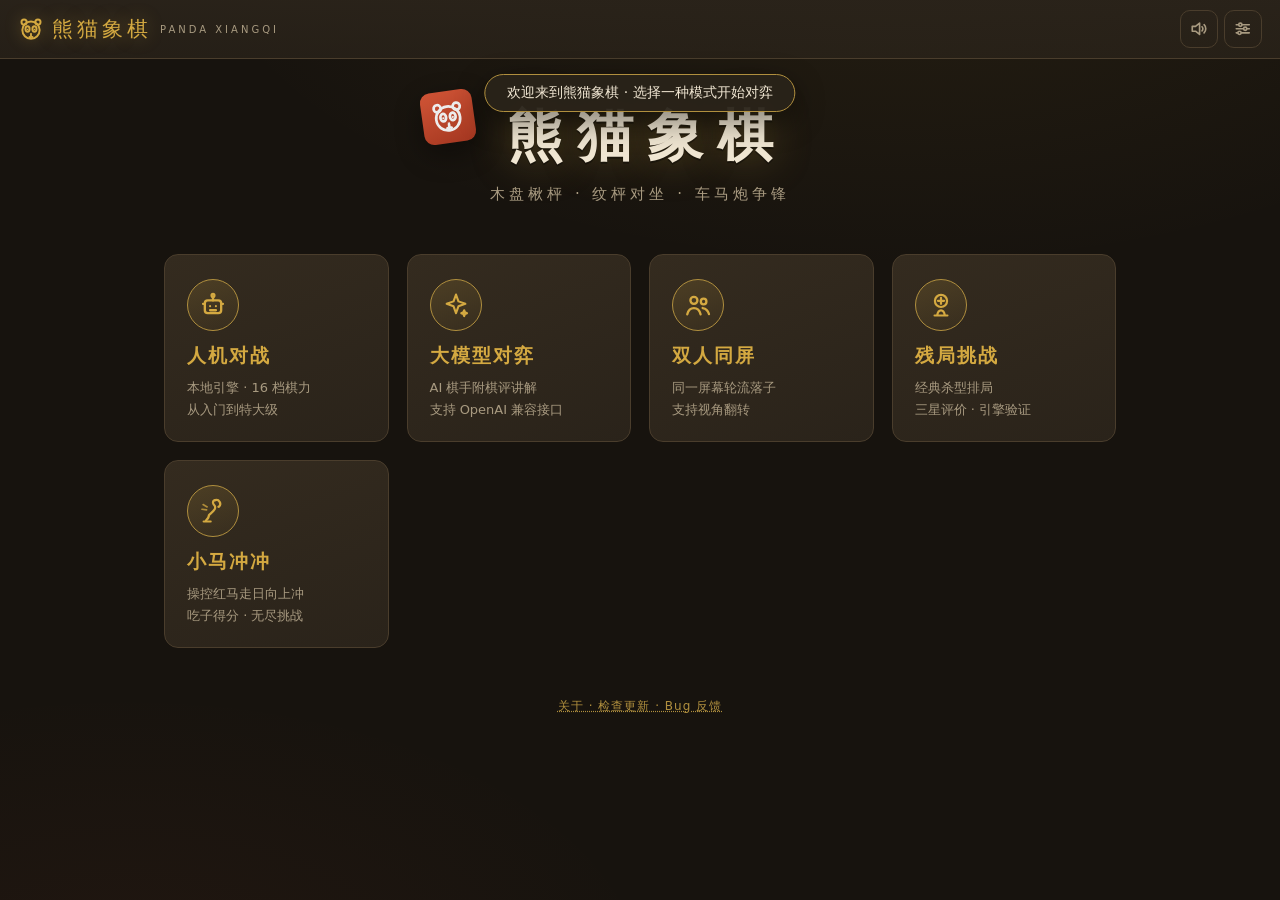
==== web/index.html @ 94360d42 "提高大模型对弈的模型兼容性 超时链路（原先存在一个架空设置的硬瓶颈） - 修 session.go 的应着 ctx：LLM 模式改为 max(90s, 用户超时)。此前恒定 90s，   而它比 ll" ====
<!doctype html>
<html lang="zh-CN">
<head>
<meta charset="utf-8">
<meta name="viewport" content="width=device-width, initial-scale=1, viewport-fit=cover">
<meta name="theme-color" content="#17130e">
<title>熊猫象棋 · 中国象棋对战平台</title>
<link rel="stylesheet" href="css/main.css">
<link rel="icon" href="data:image/svg+xml,%3Csvg xmlns='http://www.w3.org/2000/svg' viewBox='0 0 24 24'%3E%3Ccircle cx='5.5' cy='6' r='2.5' fill='%23111'/%3E%3Ccircle cx='18.5' cy='6' r='2.5' fill='%23111'/%3E%3Ccircle cx='12' cy='13' r='8' fill='%23fff' stroke='%23111' stroke-width='1'/%3E%3Cellipse cx='8.8' cy='12' rx='2' ry='2.6' fill='%23111'/%3E%3Cellipse cx='15.2' cy='12' rx='2' ry='2.6' fill='%23111'/%3E%3Ccircle cx='8.8' cy='12.4' r='.8' fill='%23fff'/%3E%3Ccircle cx='15.2' cy='12.4' r='.8' fill='%23fff'/%3E%3Cpath d='M11 15.6h2l-.6 1.2h-.8z' fill='%23111'/%3E%3C/svg%3E">
</head>
<body>
<!-- SVG 图标库（描边风格，随 currentColor 变色） -->
<svg xmlns="http://www.w3.org/2000/svg" style="display:none" aria-hidden="true">
  <defs>
    <symbol id="i-panda" viewBox="0 0 24 24" fill="none" stroke="currentColor" stroke-width="1.8" stroke-linecap="round" stroke-linejoin="round">
      <circle cx="5.6" cy="5.6" r="2.4"/><circle cx="18.4" cy="5.6" r="2.4"/>
      <circle cx="12" cy="13" r="8"/>
      <ellipse cx="8.8" cy="12" rx="1.9" ry="2.5"/><ellipse cx="15.2" cy="12" rx="1.9" ry="2.5"/>
      <circle cx="8.8" cy="12.4" r=".7" fill="currentColor" stroke="none"/>
      <circle cx="15.2" cy="12.4" r=".7" fill="currentColor" stroke="none"/>
      <path d="M11.1 15.7h1.8l-.6 1.2h-.6z" fill="currentColor" stroke="none"/>
      <path d="M12 17v1.2M10.6 19.4c.5.5 1.1.5 1.4 0 .3-.5.9-.5 1.4 0"/>
    </symbol>
    <symbol id="i-home" viewBox="0 0 24 24" fill="none" stroke="currentColor" stroke-width="2" stroke-linecap="round" stroke-linejoin="round">
      <path d="M3 11l9-8 9 8"/><path d="M5 10v11h14V10"/>
    </symbol>
    <symbol id="i-sound" viewBox="0 0 24 24" fill="none" stroke="currentColor" stroke-width="2" stroke-linecap="round" stroke-linejoin="round">
      <path d="M4 9v6h4l5 4V5L8 9H4z"/><path d="M16 9.5a3.5 3.5 0 0 1 0 5"/><path d="M18.5 7a7 7 0 0 1 0 10"/>
    </symbol>
    <symbol id="i-mute" viewBox="0 0 24 24" fill="none" stroke="currentColor" stroke-width="2" stroke-linecap="round" stroke-linejoin="round">
      <path d="M4 9v6h4l5 4V5L8 9H4z"/><path d="M16.5 9.5l5 5M21.5 9.5l-5 5"/>
    </symbol>
    <symbol id="i-settings" viewBox="0 0 24 24" fill="none" stroke="currentColor" stroke-width="2" stroke-linecap="round" stroke-linejoin="round">
      <path d="M4 7h16M4 12h16M4 17h16"/><circle cx="9" cy="7" r="2" fill="var(--panel)"/><circle cx="15" cy="12" r="2" fill="var(--panel)"/><circle cx="8" cy="17" r="2" fill="var(--panel)"/>
    </symbol>
    <symbol id="i-close" viewBox="0 0 24 24" fill="none" stroke="currentColor" stroke-width="2" stroke-linecap="round">
      <path d="M5 5l14 14M19 5L5 19"/>
    </symbol>
    <symbol id="i-robot" viewBox="0 0 24 24" fill="none" stroke="currentColor" stroke-width="2" stroke-linecap="round" stroke-linejoin="round">
      <rect x="5" y="8" width="14" height="11" rx="2.5"/><path d="M12 8V5"/><circle cx="12" cy="3.8" r="1.2"/>
      <circle cx="9.5" cy="13" r=".9" fill="currentColor" stroke="none"/><circle cx="14.5" cy="13" r=".9" fill="currentColor" stroke="none"/><path d="M9.5 16.5h5"/><path d="M5 11H3.5M20.5 11H19"/>
    </symbol>
    <symbol id="i-sparkle" viewBox="0 0 24 24" fill="none" stroke="currentColor" stroke-width="1.8" stroke-linejoin="round">
      <path d="M12 3l2.1 5.9L20 11l-5.9 2.1L12 19l-2.1-5.9L4 11l5.9-2.1L12 3z"/><path d="M19 16.5l.7 1.8 1.8.7-1.8.7-.7 1.8-.7-1.8-1.8-.7 1.8-.7.7-1.8z"/>
    </symbol>
    <symbol id="i-people" viewBox="0 0 24 24" fill="none" stroke="currentColor" stroke-width="2" stroke-linecap="round" stroke-linejoin="round">
      <circle cx="8.5" cy="8" r="3"/><path d="M2.8 20c.8-3.4 3-5.3 5.7-5.3s4.9 1.9 5.7 5.3"/>
      <circle cx="16.8" cy="9" r="2.4"/><path d="M16 14.6c2.6.4 4.7 2.3 5.4 5.2"/>
    </symbol>
    <symbol id="i-piece" viewBox="0 0 24 24" fill="none" stroke="currentColor" stroke-width="1.9" stroke-linecap="round" stroke-linejoin="round">
      <circle cx="12" cy="8.5" r="5.2"/><path d="M9.4 8.4h5.2M12 5.8v5.2"/><path d="M6.5 21h11M8.7 21c.4-2.6 1.6-4.4 3.3-4.4s2.9 1.8 3.3 4.4"/>
    </symbol>
    <!-- 小马冲冲：马头 + 走日轨迹 -->
    <symbol id="i-horse" viewBox="0 0 24 24" fill="none" stroke="currentColor" stroke-width="1.9" stroke-linecap="round" stroke-linejoin="round">
      <path d="M6 20c1.6-1 2.4-2.6 2.6-4.6C10 14 12.4 12.6 13.4 10.6c.7-1.4.6-2.6-.3-3.5-.7-.7-1.2-1.6-1.1-2.6.1-1 .9-1.7 1.9-1.8"/>
      <path d="M13.9 2.7c1.5-.4 3 .2 3.8 1.5.8 1.3.6 2.9-.4 4"/>
      <circle cx="16.6" cy="8.4" r=".95" fill="currentColor" stroke="none"/>
      <path d="M4 21h6"/>
      <path d="M3.5 6.5l3.5 2M2.5 10.5l4 .5" stroke-width="1.4" opacity=".75"/>
    </symbol>
    <symbol id="i-undo" viewBox="0 0 24 24" fill="none" stroke="currentColor" stroke-width="2" stroke-linecap="round" stroke-linejoin="round">
      <path d="M9 14L4 9l5-5"/><path d="M4 9h10a6 6 0 0 1 0 12h-4"/>
    </symbol>
    <symbol id="i-bulb" viewBox="0 0 24 24" fill="none" stroke="currentColor" stroke-width="2" stroke-linecap="round" stroke-linejoin="round">
      <path d="M12 3a6 6 0 0 0-3.4 10.9c.9.7 1.4 1.6 1.4 2.6h4c0-1 .5-1.9 1.4-2.6A6 6 0 0 0 12 3z"/><path d="M9.5 19.5h5M10.5 22h3"/>
    </symbol>
    <symbol id="i-flag" viewBox="0 0 24 24" fill="none" stroke="currentColor" stroke-width="2" stroke-linecap="round" stroke-linejoin="round">
      <path d="M5 22V3"/><path d="M5 4c4-2 6.5 2 10.5.2V13C11.5 14.8 9 11 5 13"/>
    </symbol>
    <symbol id="i-flip" viewBox="0 0 24 24" fill="none" stroke="currentColor" stroke-width="2" stroke-linecap="round" stroke-linejoin="round">
      <path d="M8 3v18M8 3L5 6.2M8 3l3 3.2M16 21V3M16 21l-3-3.2M16 21l3-3.2"/>
    </symbol>
    <symbol id="i-restart" viewBox="0 0 24 24" fill="none" stroke="currentColor" stroke-width="2" stroke-linecap="round" stroke-linejoin="round">
      <path d="M20 12a8 8 0 1 1-2.4-5.7"/><path d="M20 3.5V8h-4.5"/>
    </symbol>
    <symbol id="i-exit" viewBox="0 0 24 24" fill="none" stroke="currentColor" stroke-width="2" stroke-linecap="round" stroke-linejoin="round">
      <path d="M14 3h5a1 1 0 0 1 1 1v16a1 1 0 0 1-1 1h-5"/><path d="M4 12h10M10 8l4 4-4 4"/>
    </symbol>
    <symbol id="i-plug" viewBox="0 0 24 24" fill="none" stroke="currentColor" stroke-width="2" stroke-linecap="round" stroke-linejoin="round">
      <path d="M9 3v5M15 3v5"/><path d="M6 8h12v3.5a6 6 0 0 1-12 0V8z"/><path d="M12 17.5V22"/>
    </symbol>
    <symbol id="i-prev" viewBox="0 0 24 24" fill="none" stroke="currentColor" stroke-width="2" stroke-linecap="round" stroke-linejoin="round">
      <path d="M14.5 6L8.5 12l6 6"/>
    </symbol>
    <symbol id="i-next" viewBox="0 0 24 24" fill="none" stroke="currentColor" stroke-width="2" stroke-linecap="round" stroke-linejoin="round">
      <path d="M9.5 6l6 6-6 6"/>
    </symbol>
  </defs>
</svg>

<div id="app">
  <!-- 顶栏 -->
  <header id="topbar">
    <button id="btn-home" class="icon-btn" title="返回大厅" hidden><svg class="icon"><use href="#i-home"/></svg></button>
    <div class="brand">
      <svg class="icon brand-logo"><use href="#i-panda"/></svg>
      <span class="brand-cn">熊猫象棋</span>
      <span class="brand-en">PANDA XIANGQI</span>
    </div>
    <div class="top-actions">
      <button id="btn-sound" class="icon-btn" title="音效开关"><svg class="icon"><use id="sound-use" href="#i-sound"/></svg></button>
      <button id="btn-settings" class="icon-btn" title="设置"><svg class="icon"><use href="#i-settings"/></svg></button>
    </div>
  </header>

  <!-- 大厅 -->
  <main id="screen-lobby" class="screen">
    <div class="hero">
      <div class="hero-seal"><svg class="icon"><use href="#i-panda"/></svg></div>
      <h1>熊猫象棋</h1>
      <p class="hero-sub">木盘楸枰 · 纹枰对坐 · 车马炮争锋</p>
    </div>
    <div class="mode-grid">
      <button class="mode-card" data-mode="engine">
        <div class="mode-icon"><svg class="icon"><use href="#i-robot"/></svg></div>
        <div class="mode-name">人机对战</div>
        <div class="mode-desc">本地引擎 · 16 档棋力<br>从入门到特大级</div>
      </button>
      <button class="mode-card" data-mode="llm">
        <div class="mode-icon"><svg class="icon"><use href="#i-sparkle"/></svg></div>
        <div class="mode-name">大模型对弈</div>
        <div class="mode-desc">AI 棋手附棋评讲解<br>支持 OpenAI 兼容接口</div>
      </button>
      <button class="mode-card" data-mode="local_2p">
        <div class="mode-icon"><svg class="icon"><use href="#i-people"/></svg></div>
        <div class="mode-name">双人同屏</div>
        <div class="mode-desc">同一屏幕轮流落子<br>支持视角翻转</div>
      </button>
      <button class="mode-card" data-mode="puzzle">
        <div class="mode-icon"><svg class="icon"><use href="#i-piece"/></svg></div>
        <div class="mode-name">残局挑战</div>
        <div class="mode-desc">经典杀型排局<br>三星评价 · 引擎验证</div>
      </button>
      <button class="mode-card" data-mode="pony">
        <div class="mode-icon"><svg class="icon"><use href="#i-horse"/></svg></div>
        <div class="mode-name">小马冲冲</div>
        <div class="mode-desc">操控红马走日向上冲<br>吃子得分 · 无尽挑战</div>
      </button>
    </div>
    <footer class="lobby-footer">
      <button id="btn-about-lobby" class="link-btn">关于 · 检查更新 · Bug 反馈</button>
    </footer>
  </main>

  <!-- 对局 -->
  <main id="screen-game" class="screen" hidden>
    <div class="game-layout">
      <div class="board-panel">
        <div class="player-bar top">
          <div class="avatar black">将</div>
          <div class="player-info">
            <div class="player-name" id="opp-name">黑方</div>
            <div class="player-state" id="opp-state"></div>
          </div>
        </div>
        <div class="llm-bubble" id="llm-bubble" hidden></div>
        <div class="board-wrap">
          <canvas id="board-canvas"></canvas>
          <div id="check-flash"></div>
          <div id="board-loading" hidden>
            <div class="loader"><div class="loader-ring"></div><div class="loader-piece">象</div></div>
          </div>
        </div>
        <div class="player-bar bottom">
          <div class="avatar red">帅</div>
          <div class="player-info">
            <div class="player-name" id="self-name">红方</div>
            <div class="player-state" id="self-state"></div>
          </div>
        </div>
        <div class="game-controls">
          <button id="btn-prev-puzzle" class="ctl-btn" hidden><svg class="icon"><use href="#i-prev"/></svg><span>上一关</span></button>
          <button id="btn-next-puzzle" class="ctl-btn" hidden><svg class="icon"><use href="#i-next"/></svg><span>下一关</span></button>
          <button id="btn-undo" class="ctl-btn"><svg class="icon"><use href="#i-undo"/></svg><span>悔棋</span></button>
          <button id="btn-hint" class="ctl-btn"><svg class="icon"><use href="#i-bulb"/></svg><span>提示</span></button>
          <button id="btn-resign" class="ctl-btn"><svg class="icon"><use href="#i-flag"/></svg><span>认输</span></button>
          <button id="btn-flip" class="ctl-btn" title="翻转视角"><svg class="icon"><use href="#i-flip"/></svg><span>翻转</span></button>
          <button id="btn-restart" class="ctl-btn" hidden><svg class="icon"><use href="#i-restart"/></svg><span>重开</span></button>
        </div>
      </div>
      <aside class="side-panel">
        <div class="panel-title" id="panel-title">对局</div>
        <div class="move-list" id="move-list"></div>
        <div class="puzzle-goal" id="puzzle-goal" hidden></div>
        <button id="btn-exit" class="ctl-btn danger"><svg class="icon"><use href="#i-exit"/></svg><span id="btn-exit-label">返回大厅</span></button>
      </aside>
    </div>
    <div id="result-overlay" class="overlay" hidden>
      <div class="result-card" id="result-card">
        <div class="result-stars" id="result-stars" hidden></div>
        <div class="result-title" id="result-title"></div>
        <div class="result-sub" id="result-sub"></div>
        <div class="result-actions">
          <button id="btn-result-restart" class="ctl-btn" hidden>再来一局</button>
          <button id="btn-result-close" class="ctl-btn">查看棋盘</button>
          <button id="btn-result-exit" class="ctl-btn danger"><span id="btn-result-exit-label">返回大厅</span></button>
        </div>
      </div>
    </div>
  </main>

  <!-- 残局选择 -->
  <main id="screen-puzzles" class="screen" hidden>
    <div class="puzzle-head">
      <h2>残局挑战</h2>
      <div class="difficulty-tabs" id="difficulty-tabs">
        <button class="tab active" data-diff="">全部</button>
        <button class="tab" data-diff="入门">入门</button>
        <button class="tab" data-diff="初级">初级</button>
        <button class="tab" data-diff="中级">中级</button>
        <button class="tab" data-diff="高级">高级</button>
        <button class="tab" data-diff="大师">大师</button>
      </div>
    </div>
    <div class="puzzle-grid" id="puzzle-grid"></div>
  </main>

  <!-- 关于 -->
  <main id="screen-about" class="screen" hidden>
    <div class="about-wrap">
      <div class="about-hero">
        <div class="about-logo"><svg class="icon"><use href="#i-panda"/></svg></div>
        <div class="about-title">熊猫象棋</div>
        <div class="about-ver" id="about-version">PANDA XIANGQI</div>
      </div>

      <section class="settings-section about-update">
        <h3>检查更新</h3>
        <div class="settings-row">
          <button id="btn-check-update" class="ctl-btn"><svg class="icon"><use href="#i-restart"/></svg><span>检查更新</span></button>
          <span id="update-status" class="test-result"></span>
        </div>
        <div class="changelog" id="changelog"></div>
      </section>

      <section class="settings-section">
        <h3>Bug 反馈</h3>
        <label>类别
          <select id="fb-category">
            <option>功能异常</option>
            <option>规则问题</option>
            <option>棋力/引擎</option>
            <option>大模型对弈</option>
            <option>界面/适配</option>
            <option>建议</option>
            <option>其他</option>
          </select>
        </label>
        <label>标题<input id="fb-title" placeholder="一句话描述问题"></label>
        <label>详细描述<textarea id="fb-desc" rows="4" placeholder="复现步骤、期望行为、实际行为…"></textarea></label>
        <label>联系方式（可选）<input id="fb-contact" placeholder="邮箱 / 微信，便于回访"></label>
        <label class="inline check"><input id="fb-logs" type="checkbox" checked> 附带诊断信息（仅用于排障，不含任何账号数据）</label>
        <div class="settings-row">
          <button id="btn-feedback" class="ctl-btn"><svg class="icon"><use href="#i-exit"/></svg><span>提交反馈</span></button>
          <span id="fb-result" class="test-result"></span>
        </div>
      </section>

      <section class="settings-section about-text">
        <h3>关于本作</h3>
        <p>熊猫象棋 —— 集成皮卡鱼（Pikafish）UCI 引擎，支持 16 档人机对战；大模型对弈（OpenAI 兼容 + 引擎候选增强）、双人对弈与残局闯关（引擎验证）。fnOS 版随包内置皮卡鱼，无外部依赖即可使用；若不可用则自动回退自研引擎。</p>
      </section>
    </div>
  </main>

  <!-- 设置 -->
  <div id="settings-overlay" class="overlay" hidden>
    <div class="settings-card">
      <div class="settings-head"><h2>设置</h2><button id="btn-settings-close" class="icon-btn"><svg class="icon"><use href="#i-close"/></svg></button></div>
      <section class="settings-section">
        <h3>大模型对弈（OpenAI 兼容）</h3>
        <label>Base URL<input id="llm-baseurl" placeholder="https://api.deepseek.com/v1"></label>
        <label>API Key<input id="llm-apikey" type="password" placeholder="sk-...（仅保存在本机浏览器）"></label>
        <label>模型名称<input id="llm-model" placeholder="deepseek-chat / glm-4 / qwen-plus ..."></label>
        <label class="inline" title="留空 = 不发送该参数。OpenAI o1/o3 等只接受默认温度的模型必须留空，否则会 400 报错">温度 <input id="llm-temp" type="number" step="0.1" min="0" max="2" value="0.3"></label>
        <label class="inline" title="推理模型（思考型）单步可能需 1 分钟以上，建议 180000（「截断→加倍重试」会跑两次，共用这个上限）；设得过小会每步都超时降级">超时(ms) <input id="llm-timeout" type="number" step="1000" min="3000" value="180000"></label>
        <label class="inline" title="单次回复的 token 上限。推理模型要先把额度花在思考上，给小了会出现「正文为空」；被截断时会自动加倍重试">输出上限 <input id="llm-maxtokens" type="number" step="512" min="256" value="8192"></label>
        <label class="inline check"><input id="llm-assist" type="checkbox" checked> 引擎候选增强（本地引擎先筛强着，AI 从中选解——更快更强）</label>
        <label class="inline check"><input id="llm-legal" type="checkbox" checked> 非增强模式下附带合法着法表（着法更稳）</label>
        <div class="settings-row">
          <button id="btn-llm-test" class="ctl-btn"><svg class="icon"><use href="#i-plug"/></svg><span>连通性测试</span></button>
          <span id="llm-test-result" class="test-result"></span>
        </div>
      </section>
      <section class="settings-section">
        <h3>外观与音效</h3>
        <label>棋子皮肤
          <select id="theme-pieces">
            <option value="wood">木质（经典）</option>
            <option value="jade">玉石（青翠）</option>
            <option value="porcelain">白瓷（雅致）</option>
          </select>
        </label>
        <label>棋盘
          <select id="theme-board">
            <option value="maple">原木暖黄</option>
            <option value="ebony">黑檀深沉</option>
          </select>
        </label>
        <label class="inline check"><input id="theme-particles" type="checkbox" checked> 粒子特效（关闭可提升低端设备流畅度）</label>
      </section>
      <section class="settings-section about">
        <h3>关于</h3>
        <p>熊猫象棋 —— 集成皮卡鱼（Pikafish）UCI 引擎的人机 / 大模型 / 双人 / 残局中国象棋对战平台。fnOS 版随包内置引擎。</p>
        <button id="btn-about" class="ctl-btn"><svg class="icon"><use href="#i-panda"/></svg><span>关于 · 检查更新 · 反馈</span></button>
      </section>
    </div>
  </div>

  <!-- 对局模式设置弹窗 -->
  <div id="setup-overlay" class="overlay" hidden>
    <div class="settings-card" id="setup-card"></div>
  </div>
</div>
<script type="module" src="js/main.js"></script>
</body>
</html>
---- web/css/main.css ----
/* 棋境 · 设计系统：现代中式 —— 深色调 + 鎏金强调 + 水墨点缀 */
:root {
  --bg: #17130e;
  --bg-2: #201a13;
  --panel: #2a231a;
  --panel-2: #342b1f;
  --line: #4a3d2c;
  --gold: #d4a941;
  --gold-soft: #b08f3e;
  --gold-glow: rgba(212, 169, 65, 0.35);
  --text: #f0e6d2;
  --text-dim: #a89a80;
  --red: #e05a3a;
  --red-deep: #b03a22;
  --ink: #2c2620;
  --shadow: 0 10px 30px rgba(0, 0, 0, 0.45);
  --radius: 14px;
  font-size: 15px;
}
* { box-sizing: border-box; margin: 0; padding: 0; }
[hidden] { display: none !important; } /* 防止组件 display 规则覆盖 hidden */
html, body { height: 100%; }
html { -webkit-text-size-adjust: 100%; }
body {
  font-family: "PingFang SC", "Microsoft YaHei", "Noto Sans SC", system-ui, sans-serif;
  background:
    radial-gradient(1200px 600px at 70% -10%, rgba(212,169,65,0.08), transparent 60%),
    radial-gradient(900px 500px at 10% 110%, rgba(224,90,58,0.05), transparent 60%),
    var(--bg);
  color: var(--text);
  overflow: hidden;
}
button { font-family: inherit; cursor: pointer; -webkit-tap-highlight-color: transparent; }

/* SVG 图标 */
.icon { width: 1.15em; height: 1.15em; vertical-align: -0.2em; flex-shrink: 0; }

#app { height: 100vh; height: 100dvh; display: flex; flex-direction: column; }

/* ---------- 顶栏 ---------- */
#topbar {
  display: flex; align-items: center; gap: 12px;
  padding: 10px 18px;
  background: linear-gradient(180deg, rgba(42,35,26,0.95), rgba(42,35,26,0.75));
  border-bottom: 1px solid var(--line);
  z-index: 10;
}
.brand { display: flex; align-items: center; gap: 8px; min-width: 0; }
.brand-logo { width: 26px; height: 26px; color: var(--gold); filter: drop-shadow(0 0 8px var(--gold-glow)); }
.brand-cn {
  font-family: "STKaiti", "KaiTi", "Noto Serif SC", serif;
  font-size: 21px; letter-spacing: 4px; color: var(--gold); white-space: nowrap;
  text-shadow: 0 0 18px var(--gold-glow);
}
.brand-en { font-size: 10px; letter-spacing: 3px; color: var(--text-dim); white-space: nowrap; }
.top-actions { margin-left: auto; display: flex; gap: 6px; }
.icon-btn {
  background: transparent; border: 1px solid var(--line); color: var(--text-dim);
  border-radius: 10px; padding: 7px; font-size: 17px; transition: all 0.15s;
  display: inline-flex; align-items: center; justify-content: center;
  min-width: 38px; min-height: 38px;
}
.icon-btn:hover { border-color: var(--gold-soft); color: var(--gold); }

/* ---------- 屏幕 ---------- */
.screen { flex: 1; overflow: hidden; position: relative; }
#screen-lobby, #screen-puzzles { overflow-y: auto; }

/* ---------- 大厅 ---------- */
.hero { text-align: center; padding: 40px 20px 22px; position: relative; }
.hero h1 {
  font-family: "STKaiti", "KaiTi", "Noto Serif SC", serif;
  font-size: 56px; letter-spacing: 14px; text-indent: 14px;
  color: var(--text);
  text-shadow: 0 2px 0 #00000055, 0 0 40px var(--gold-glow);
}
.hero-seal {
  position: absolute; top: 32px; left: 50%; margin-left: -218px;
  width: 52px; height: 52px; display: grid; place-items: center;
  color: #fff;
  background: linear-gradient(160deg, var(--red), var(--red-deep));
  border-radius: 10px; transform: rotate(-8deg);
  box-shadow: var(--shadow); opacity: 0; animation: seal-in 0.8s 0.3s forwards;
}
.hero-seal .icon { width: 36px; height: 36px; }
@keyframes seal-in { to { opacity: 0.92; } }
.hero-sub { color: var(--text-dim); letter-spacing: 4px; margin-top: 10px; }

.mode-grid {
  display: grid; grid-template-columns: repeat(auto-fit, minmax(220px, 1fr));
  gap: 18px; max-width: 1000px; margin: 28px auto; padding: 0 24px;
}
.mode-card {
  position: relative; text-align: left;
  background: linear-gradient(160deg, var(--panel-2), var(--panel));
  border: 1px solid var(--line); border-radius: var(--radius);
  padding: 24px 22px 20px; color: var(--text);
  transition: transform 0.18s, border-color 0.18s, box-shadow 0.18s;
  overflow: hidden;
}
.mode-card::after {
  content: ""; position: absolute; inset: 0;
  background: radial-gradient(300px 120px at 90% -20%, var(--gold-glow), transparent 70%);
  opacity: 0; transition: opacity 0.25s;
}
.mode-card:hover { transform: translateY(-4px); border-color: var(--gold-soft); box-shadow: var(--shadow); }
.mode-card:hover::after { opacity: 1; }
.mode-icon {
  width: 52px; height: 52px; border-radius: 50%; margin-bottom: 12px;
  display: grid; place-items: center;
  background: linear-gradient(160deg, rgba(212,169,65,0.16), rgba(212,169,65,0.04));
  border: 1px solid var(--gold-soft); color: var(--gold);
}
.mode-icon .icon { width: 28px; height: 28px; }
.mode-name { font-size: 19px; font-weight: 600; letter-spacing: 2px; margin-bottom: 8px; color: var(--gold); }
.mode-desc { font-size: 13px; color: var(--text-dim); line-height: 1.7; }
.lobby-footer { text-align: center; padding: 18px; color: var(--text-dim); font-size: 12px; }

/* ---------- 对局布局 ---------- */
.game-layout {
  height: 100%; display: flex; gap: 16px; padding: 14px 16px;
  max-width: 1200px; margin: 0 auto;
}
.board-panel { flex: 1; display: flex; flex-direction: column; min-width: 0; }
.board-wrap { flex: 1; position: relative; display: grid; place-items: center; min-height: 0; }
#board-canvas {
  max-width: 100%; max-height: 100%;
  border-radius: 12px; box-shadow: var(--shadow);
  touch-action: manipulation;
}
#check-flash {
  position: absolute; inset: 0; pointer-events: none; opacity: 0;
  background: radial-gradient(ellipse at center, transparent 40%, rgba(224,60,40,0.5) 100%);
}
#check-flash.on { animation: check-pulse 0.9s ease-out; }

/* ---------- 载入指示器 ----------
   .loader：旋转金环 + 中心棋子（大号，用于棋盘遮罩）
   .ring ：同款细环（小号，用于按钮/列表行内） */
.loader { position: relative; display: grid; place-items: center; width: 64px; height: 64px; }
.loader-ring {
  position: absolute; inset: 0; border-radius: 50%;
  border: 2px solid rgba(212, 169, 65, 0.14);
  border-top-color: var(--gold);
  border-right-color: rgba(212, 169, 65, 0.5);
  animation: spin 0.9s linear infinite;
}
.loader-piece {
  width: 40px; height: 40px; border-radius: 50%; display: grid; place-items: center;
  font-family: KaiTi, STKaiti, SimSun, serif; font-size: 21px; font-weight: 700; line-height: 1;
  color: #7a2b18;
  background: radial-gradient(circle at 34% 28%, #f6ecd6, #ddc9a0 68%, #b79c6c);
  box-shadow: inset 0 -2px 4px rgba(0, 0, 0, 0.18), 0 3px 8px rgba(0, 0, 0, 0.4);
  animation: loader-breathe 1.6s ease-in-out infinite;
}
.loader.sm { width: 36px; height: 36px; }
.loader.sm .loader-piece { width: 24px; height: 24px; font-size: 13px; }
.ring {
  display: inline-block; width: 16px; height: 16px; border-radius: 50%;
  border: 2px solid rgba(212, 169, 65, 0.2); border-top-color: var(--gold);
  animation: spin 0.8s linear infinite; flex-shrink: 0;
}
@keyframes spin { to { transform: rotate(360deg); } }
@keyframes loader-breathe { 0%, 100% { transform: scale(0.94); } 50% { transform: scale(1.05); } }

/* 等待中的按钮/卡片：禁用点击 + 右侧小环（右侧留出环的位置，别压住文字） */
.busy { position: relative; pointer-events: none; }
.busy > .ring { position: absolute; right: 11px; top: 50%; margin-top: -8px; }
.ctl-btn.busy { padding-right: 36px; }

/* 模式卡是内容左对齐的大卡片：环贴右边会显得没对齐，改成压暗内容、环居中盖在卡上。
   （::after 已被 hover 光晕占用，遮罩用 ::before） */
.mode-card.busy > .ring {
  right: auto; left: 50%; top: 50%; width: 22px; height: 22px;
  margin: -11px 0 0 -11px; z-index: 2; border-width: 2.5px;
}
.mode-card.busy::before {
  content: ''; position: absolute; inset: 0; z-index: 1;
  background: rgba(23, 19, 14, 0.58); border-radius: inherit;
}

/* 列表加载行 */
.list-loading {
  display: flex; align-items: center; gap: 10px; padding: 26px 4px;
  color: var(--text-dim); grid-column: 1 / -1;
}

/* 棋盘载入遮罩：切关/重连时盖住旧局面，等新 state 到达一次性替换。
   故意延迟 0.16s 才淡入——本地切换通常几十毫秒，快到根本不该看见遮罩，
   否则遮罩本身就成了新的闪烁。 */
#board-loading {
  position: absolute; inset: 0; z-index: 3; display: grid; place-items: center;
  background: rgba(23, 19, 14, 0.62); border-radius: 12px; pointer-events: none;
  opacity: 0; animation: board-loading-in 0.18s ease 0.16s forwards;
}
@keyframes board-loading-in { to { opacity: 1; } }
@keyframes check-pulse { 0% {opacity: 0;} 25% {opacity: 1;} 100% {opacity: 0;} }

.player-bar {
  display: flex; align-items: center; gap: 12px;
  padding: 8px 12px; min-height: 58px; position: relative;
}
.avatar {
  width: 42px; height: 42px; border-radius: 50%;
  display: grid; place-items: center;
  font-family: "STKaiti", "KaiTi", serif; font-size: 22px; font-weight: 700;
  border: 2px solid; box-shadow: inset 0 -4px 8px rgba(0,0,0,0.35), 0 3px 8px rgba(0,0,0,0.4);
}
.avatar.red { color: #ffe9dd; background: radial-gradient(circle at 35% 30%, #d96a4a, #8e2f1a); border-color: #f3b49b; }
.avatar.black { color: #f2ede3; background: radial-gradient(circle at 35% 30%, #574a3c, #211b14); border-color: #8a7a64; }
.player-name { font-weight: 600; letter-spacing: 1px; }
.player-state { font-size: 12px; color: var(--text-dim); margin-top: 2px; min-height: 16px; }
.player-state.thinking { color: var(--gold); }
.player-state.thinking::after { content: "…"; animation: dots 1.2s infinite steps(4); }

/* 引擎思考信息流：内嵌引擎每完成一层迭代刷新一次（降级引擎不会推送，故默认隐藏） */
@keyframes dots { 0% {content: "";} 25% {content: ".";} 50% {content: "..";} 75% {content: "...";} }

.game-controls { display: flex; gap: 8px; flex-wrap: wrap; justify-content: center; padding: 2px 8px 8px; }
.ctl-btn {
  background: linear-gradient(160deg, var(--panel-2), var(--panel));
  border: 1px solid var(--line); color: var(--text);
  border-radius: 10px; padding: 8px 14px; font-size: 13px; letter-spacing: 1px;
  transition: all 0.15s;
  display: inline-flex; align-items: center; gap: 6px; justify-content: center;
}
.ctl-btn:hover:not(:disabled) { border-color: var(--gold-soft); color: var(--gold); }
.ctl-btn:disabled { opacity: 0.4; cursor: not-allowed; }
.ctl-btn.danger:hover { border-color: var(--red); color: var(--red); }

/* 棋评解说条：固定占位（常显/常隐都保持高度），绝不遮挡棋盘、绝不顶动布局 */
.llm-bubble {
  margin: 0 12px 6px;
  min-height: 34px; display: flex; align-items: center;
  background: linear-gradient(160deg, rgba(212,169,65,0.12), rgba(212,169,65,0.04));
  border: 1px solid var(--line); border-left: 3px solid var(--gold-soft); border-radius: 8px;
  padding: 4px 12px; font-size: 13px; color: var(--text-dim);
  line-height: 1.5; overflow: hidden;
}
.llm-bubble.has-comment {
  color: var(--text); border-color: var(--gold-soft);
  animation: bubble-in 0.35s ease-out;
}
@keyframes bubble-in { from { transform: translateY(8px); opacity: 0; } }

/* ---------- 侧栏 ---------- */
.side-panel {
  width: 240px; display: flex; flex-direction: column; gap: 10px;
  background: linear-gradient(180deg, var(--panel), var(--bg-2));
  border: 1px solid var(--line); border-radius: var(--radius); padding: 14px;
}
.panel-title { font-size: 15px; font-weight: 600; letter-spacing: 2px; color: var(--gold); }
.move-list {
  flex: 1; overflow-y: auto; min-height: 0;
  font-size: 14px; line-height: 2; scrollbar-width: thin;
}
.move-list .mv-row { display: flex; gap: 8px; padding: 0 4px; border-radius: 6px; }
.move-list .mv-row:nth-child(odd) { background: rgba(255,255,255,0.03); }
.move-list .mv-no { color: var(--text-dim); width: 26px; text-align: right; }
.move-list .mv-red { color: #f0a288; }
.move-list .mv-black { color: #cdc4b2; }
.move-list .mv-cur { background: var(--gold-glow) !important; border-radius: 6px; }
.puzzle-goal {
  border: 1px dashed var(--gold-soft); border-radius: 10px;
  padding: 10px; font-size: 13px; line-height: 1.8; color: var(--text-dim);
}
.puzzle-goal b { color: var(--gold); }
/* 残局进度行：第 N/M 关 · 关名（弱化处理，不抢"目标/步数"的注意力） */
.puzzle-pos { font-size: 12px; color: var(--text-dim); padding-bottom: 4px; margin-bottom: 4px;
  border-bottom: 1px dashed rgba(176, 143, 62, .35); }
.puzzle-pos b { color: var(--text); }

/* ---------- 弹层 ---------- */
.overlay {
  position: fixed; inset: 0; z-index: 100;
  background: rgba(10, 8, 5, 0.72); backdrop-filter: blur(4px);
  display: grid; place-items: center; animation: overlay-in 0.2s;
}
@keyframes overlay-in { from { opacity: 0; } }
.result-card, .settings-card {
  background: linear-gradient(170deg, var(--panel-2), var(--panel));
  border: 1px solid var(--gold-soft); border-radius: 18px;
  padding: 34px 38px; min-width: 320px; max-width: 520px;
  box-shadow: var(--shadow); text-align: center;
  animation: card-in 0.35s cubic-bezier(0.2, 0.9, 0.3, 1.2);
}
@keyframes card-in { from { transform: scale(0.88); opacity: 0; } }
.settings-card { text-align: left; max-height: 86vh; overflow-y: auto; width: min(520px, 92vw); }
.settings-head { display: flex; align-items: center; justify-content: space-between; margin-bottom: 6px; }
.settings-head h2 { font-size: 18px; letter-spacing: 4px; color: var(--gold); }

.result-title {
  font-family: "STKaiti", "KaiTi", serif;
  font-size: 40px; letter-spacing: 10px; margin: 8px 0 6px;
}
.result-title.win { color: var(--gold); text-shadow: 0 0 30px var(--gold-glow); }
.result-title.lose { color: var(--red); text-shadow: 0 0 30px rgba(224,90,58,0.4); }
.result-title.draw { color: var(--text-dim); }
.result-sub { color: var(--text-dim); font-size: 14px; margin-bottom: 20px; letter-spacing: 2px; }
.result-actions { display: flex; gap: 10px; justify-content: center; }
.result-stars { font-size: 40px; letter-spacing: 8px; height: 56px; }
.result-stars .star { display: inline-block; opacity: 0.25; filter: grayscale(1); }
.result-stars .star.lit {
  opacity: 1; filter: none;
  animation: star-pop 0.4s cubic-bezier(0.2, 0.9, 0.3, 1.4) forwards;
}
@keyframes star-pop { from { transform: scale(2.2) rotate(20deg); opacity: 0; } }

/* ---------- 设置表单 ---------- */
.settings-section { border-top: 1px solid var(--line); padding: 14px 0; }
.settings-section h3 { font-size: 14px; color: var(--gold); letter-spacing: 2px; margin-bottom: 10px; }
.settings-section label { display: flex; flex-direction: column; gap: 5px; font-size: 13px; color: var(--text-dim); margin-bottom: 10px; }
.settings-section label.inline { flex-direction: row; align-items: center; gap: 10px; }
.settings-section label.check { flex-direction: row; align-items: center; gap: 8px; }
.settings-section input:not([type=checkbox]), .settings-section select {
  background: var(--bg-2); border: 1px solid var(--line); color: var(--text);
  border-radius: 8px; padding: 8px 10px; font-size: 14px; outline: none; flex: 1;
}
.settings-section input:focus, .settings-section select:focus { border-color: var(--gold-soft); }
.settings-row { display: flex; align-items: center; gap: 12px; }
.test-result { font-size: 13px; }
.test-result.ok { color: #7ec97e; }
.test-result.bad { color: var(--red); }
.about p { font-size: 12px; color: var(--text-dim); line-height: 1.9; }

/* ---------- 残局 ---------- */
.puzzle-head {
  display: flex; align-items: center; gap: 20px; flex-wrap: wrap;
  padding: 22px 26px 8px;
  max-width: 1100px; margin: 0 auto; width: 100%;
}
.puzzle-head h2 { font-family: "STKaiti", "KaiTi", serif; letter-spacing: 6px; font-size: 26px; }
.difficulty-tabs { display: flex; gap: 8px; flex-wrap: wrap; }
.tab {
  background: transparent; border: 1px solid var(--line); color: var(--text-dim);
  padding: 6px 16px; border-radius: 999px; font-size: 13px; transition: all 0.15s;
}
.tab.active, .tab:hover { border-color: var(--gold-soft); color: var(--gold); }
.puzzle-grid {
  display: grid; grid-template-columns: repeat(auto-fill, minmax(210px, 1fr));
  gap: 14px; padding: 18px 26px 40px;
  max-width: 1100px; margin: 0 auto; width: 100%;
}
.puzzle-card {
  background: linear-gradient(160deg, var(--panel-2), var(--panel));
  border: 1px solid var(--line); border-radius: var(--radius);
  padding: 16px; text-align: left; color: var(--text);
  transition: all 0.16s;
}
.puzzle-card:hover { transform: translateY(-3px); border-color: var(--gold-soft); box-shadow: var(--shadow); }
.puzzle-name { font-size: 16px; font-weight: 600; letter-spacing: 1px; margin-bottom: 4px; }
.puzzle-meta { font-size: 12px; color: var(--text-dim); margin-bottom: 8px; }
.puzzle-goal-tag { display: inline-block; padding: 2px 10px; border-radius: 999px; font-size: 11px; }
.puzzle-goal-tag.win { background: rgba(212,169,65,0.15); color: var(--gold); border: 1px solid var(--gold-soft); }
.puzzle-goal-tag.draw { background: rgba(160,160,160,0.12); color: var(--text-dim); border: 1px solid var(--line); }
/* 黑先关用冷色描边，与红先（暖金）区分 */
.puzzle-goal-tag.black { border-style: dashed; border-color: #5b8dd6; }
.puzzle-goal-tag.black.win { color: #6fa0e6; background: rgba(91,141,214,0.12); border-color: #5b8dd6; }
.puzzle-goal-tag.black.draw { color: #6fa0e6; border-color: #5b8dd6; }
.puzzle-stars { color: var(--gold); font-size: 15px; letter-spacing: 3px; }

/* ---------- 自定义滚动条（替代浏览器原生样式） ---------- */
.move-list, .settings-card, #screen-lobby, #screen-puzzles, .puzzle-grid {
  scrollbar-width: thin;
  scrollbar-color: var(--gold-soft) transparent;
}
.move-list::-webkit-scrollbar,
.settings-card::-webkit-scrollbar,
#screen-lobby::-webkit-scrollbar,
#screen-puzzles::-webkit-scrollbar,
.puzzle-grid::-webkit-scrollbar {
  width: 6px; height: 6px;
}
.move-list::-webkit-scrollbar-thumb,
.settings-card::-webkit-scrollbar-thumb,
#screen-lobby::-webkit-scrollbar-thumb,
#screen-puzzles::-webkit-scrollbar-thumb,
.puzzle-grid::-webkit-scrollbar-thumb {
  background: var(--gold-soft); border-radius: 3px;
}
.move-list::-webkit-scrollbar-thumb:hover,
.settings-card::-webkit-scrollbar-thumb:hover,
#screen-lobby::-webkit-scrollbar-thumb:hover,
#screen-puzzles::-webkit-scrollbar-thumb:hover {
  background: var(--gold);
}
.move-list::-webkit-scrollbar-track,
.settings-card::-webkit-scrollbar-track,
#screen-lobby::-webkit-scrollbar-track,
#screen-puzzles::-webkit-scrollbar-track,
.puzzle-grid::-webkit-scrollbar-track {
  background: rgba(255,255,255,0.04); border-radius: 3px;
}

/* ---------- 关于页 ---------- */
.about-wrap {
  max-width: 640px; margin: 0 auto; padding: 26px 22px 60px;
  overflow-y: auto; height: 100%;
  scrollbar-width: thin; scrollbar-color: var(--gold-soft) transparent;
}
.about-wrap::-webkit-scrollbar { width: 6px; }
.about-wrap::-webkit-scrollbar-thumb { background: var(--gold-soft); border-radius: 3px; }
.about-hero { text-align: center; padding: 10px 0 22px; }
.about-logo {
  width: 84px; height: 84px; margin: 0 auto 12px; border-radius: 50%;
  display: grid; place-items: center; color: var(--gold);
  border: 2px solid var(--gold-soft);
  background: radial-gradient(circle at 35% 30%, rgba(212,169,65,0.2), rgba(212,169,65,0.04));
  box-shadow: 0 0 30px var(--gold-glow);
}
.about-logo .icon { width: 54px; height: 54px; }
.about-title {
  font-family: "STKaiti", "KaiTi", serif; font-size: 30px; letter-spacing: 8px; text-indent: 8px;
}
.about-ver { color: var(--text-dim); font-size: 13px; letter-spacing: 2px; margin-top: 6px; }
.about-wrap .settings-section { text-align: left; background: transparent; }
.about-text p { font-size: 13px; color: var(--text-dim); line-height: 1.9; }

.changelog { margin-top: 10px; display: flex; flex-direction: column; gap: 10px; }
.changelog-empty { color: var(--text-dim); font-size: 13px; padding: 8px 0; }
.changelog-item {
  border: 1px solid var(--line); border-radius: 10px; padding: 12px 14px;
  background: linear-gradient(160deg, var(--panel-2), var(--panel));
}
.changelog-head { display: flex; align-items: baseline; gap: 10px; flex-wrap: wrap; }
.changelog-ver { color: var(--gold); font-weight: 700; font-size: 15px; }
.changelog-date { color: var(--text-dim); font-size: 12px; }
.changelog-title { color: var(--text); font-size: 13px; flex: 1 1 100%; }
.changelog-dl { color: #6fa8d5; font-size: 13px; text-decoration: none; border-bottom: 1px dashed #6fa8d5; }
.changelog-body {
  margin-top: 8px; white-space: pre-wrap; word-break: break-word;
  font-family: inherit; font-size: 13px; line-height: 1.8; color: var(--text);
  max-height: 260px; overflow-y: auto;
}
.link-btn {
  background: none; border: none; color: var(--gold-soft); font-size: 12px;
  letter-spacing: 1px; padding: 4px 8px; text-decoration: underline dotted;
}
.link-btn:hover { color: var(--gold); }
#fb-desc, textarea#fb-desc {
  background: var(--bg-2); border: 1px solid var(--line); color: var(--text);
  border-radius: 8px; padding: 8px 10px; font-size: 14px; font-family: inherit;
  resize: vertical; outline: none;
}
#fb-desc:focus { border-color: var(--gold-soft); }
@media (max-width: 620px) {
  .about-wrap { padding: 16px 14px 50px; }
  .about-title { font-size: 24px; letter-spacing: 5px; }
}

/* ---------- 主题化确认弹窗 ---------- */
.confirm-card {
  background: linear-gradient(170deg, var(--panel-2), var(--panel));
  border: 1px solid var(--gold-soft); border-radius: 16px;
  padding: 26px 30px 22px; min-width: 280px; max-width: 360px;
  box-shadow: var(--shadow); text-align: center;
  animation: card-in 0.28s cubic-bezier(0.2, 0.9, 0.3, 1.15);
}
.confirm-icon {
  width: 44px; height: 44px; margin: 0 auto 12px; border-radius: 50%;
  display: grid; place-items: center;
  font-size: 24px; font-weight: 700; color: var(--gold);
  border: 2px solid var(--gold-soft);
  background: radial-gradient(circle at 35% 30%, rgba(212,169,65,0.22), rgba(212,169,65,0.05));
}
.confirm-text { font-size: 15px; line-height: 1.7; margin-bottom: 18px; letter-spacing: 0.5px; }
.confirm-actions { display: flex; gap: 10px; justify-content: center; }
.confirm-ok.danger-strong {
  border-color: var(--red); color: #ffb3a3;
  background: linear-gradient(160deg, rgba(224,90,58,0.22), rgba(224,90,58,0.08));
}
.confirm-ok.danger-strong:hover { color: #ffd0c4; }

/* ---------- Toast ---------- */
#toast {
  position: fixed; left: 50%; top: 74px; transform: translateX(-50%) translateY(-16px);
  background: rgba(42,35,26,0.95); border: 1px solid var(--gold-soft);
  color: var(--text); padding: 9px 22px; border-radius: 999px; font-size: 14px;
  opacity: 0; pointer-events: none; transition: all 0.25s; z-index: 200;
  box-shadow: var(--shadow); max-width: 80vw;
}
#toast.show { opacity: 1; transform: translateX(-50%) translateY(0); }
#toast.error { border-color: var(--red); }

/* ---------- 平板 ---------- */
@media (max-width: 860px) {
  :root { font-size: 14px; }
  .brand-en { display: none; }
  .hero h1 { font-size: 44px; letter-spacing: 10px; text-indent: 10px; }
  .hero-seal { margin-left: -170px; width: 46px; height: 46px; }
  .hero-seal .icon { width: 32px; height: 32px; }
  .game-layout { flex-direction: column; padding: 8px; gap: 8px; }
  .side-panel { width: auto; max-height: 190px; }
  .puzzle-head { padding: 16px 16px 4px; gap: 12px; }
  .puzzle-grid { padding: 14px 16px 30px; }
}

/* ---------- 手机 ---------- */
@media (max-width: 620px) {
  :root { font-size: 14px; }
  #topbar { padding: 8px 10px; gap: 8px; }
  .brand-cn { font-size: 18px; letter-spacing: 2px; }
  .brand-logo { width: 22px; height: 22px; }
  .hero { padding: 22px 10px 12px; }
  .hero h1 { font-size: 34px; letter-spacing: 6px; text-indent: 6px; }
  .hero-sub { font-size: 12px; letter-spacing: 2px; }
  .hero-seal {
    position: static; margin: 0 auto 10px; transform: rotate(-4deg);
    width: 46px; height: 46px; animation-delay: 0.1s;
  }
  .mode-grid { grid-template-columns: 1fr 1fr; gap: 10px; margin: 14px auto; padding: 0 12px; }
  .mode-card { padding: 14px 12px 12px; }
  .mode-icon { width: 44px; height: 44px; margin-bottom: 8px; }
  .mode-icon .icon { width: 24px; height: 24px; }
  .mode-name { font-size: 16px; }
  .mode-desc { font-size: 12px; }

  /* 对局 */
  .game-layout { padding: 6px; gap: 6px; }
  .player-bar { min-height: 42px; padding: 3px 8px; gap: 8px; }
  .avatar { width: 32px; height: 32px; font-size: 16px; }
  .player-name { font-size: 13px; }
  .player-state { font-size: 11px; }
  .llm-bubble { margin: 0 8px 4px; min-height: 30px; font-size: 12px; padding: 3px 10px; }
  .game-controls { gap: 6px; padding: 2px 4px 4px; }
  .ctl-btn { padding: 8px 12px; font-size: 12px; letter-spacing: 0; min-height: 38px; }
  .ctl-btn .icon { width: 1em; height: 1em; }
  /* 侧栏压成横条：标题+返回一行，着法矮列表 */
  .side-panel {
    max-height: none; flex-direction: row; flex-wrap: wrap;
    align-items: center; padding: 8px 10px; gap: 4px 8px;
  }
  .panel-title { font-size: 13px; }
  .side-panel #btn-exit { margin-left: auto; padding: 6px 10px; font-size: 12px; min-height: 34px; }
  .move-list { flex: 1 1 100%; max-height: 62px; font-size: 12.5px; line-height: 1.8; }
  .puzzle-goal { flex: 1 1 100%; font-size: 12px; padding: 7px 9px; }
  #screen-game { padding-bottom: env(safe-area-inset-bottom); }

  /* 弹窗 */
  .result-card { min-width: 0; width: calc(100vw - 48px); padding: 24px 18px; }
  .result-title { font-size: 30px; letter-spacing: 6px; }
  .result-actions { flex-wrap: wrap; }
  .settings-card { width: calc(100vw - 32px); padding: 18px 16px; }
  .settings-section input:not([type=checkbox]), .settings-section select { font-size: 13px; padding: 7px 8px; }
  .level-grid { grid-template-columns: repeat(3, 1fr); }
  .setup-model { font-size: 12px; word-break: break-all; }

  /* 残局 */
  .puzzle-head { flex-direction: column; align-items: flex-start; gap: 8px; padding: 14px 14px 2px; }
  .difficulty-tabs { overflow-x: auto; width: 100%; padding-bottom: 4px; }
  .tab { padding: 5px 12px; font-size: 12px; white-space: nowrap; }
  .puzzle-grid { grid-template-columns: repeat(auto-fill, minmax(150px, 1fr)); gap: 10px; padding: 12px 14px 30px; }
  .puzzle-name { font-size: 14px; }

  #toast { font-size: 13px; padding: 8px 16px; top: 62px; width: max-content; max-width: 88vw; }
}

/* ---------- 小屏手机 ---------- */
@media (max-width: 400px) {
  .mode-grid { grid-template-columns: 1fr; }
  .level-grid { grid-template-columns: repeat(3, 1fr); }
  .ctl-btn span { display: none; }          /* 窄屏仅保留图标 */
  .ctl-btn { padding: 8px 11px; }
  .hero h1 { font-size: 30px; }
}

/* ---------- 开局设置弹窗 ---------- */
.side-pick { gap: 10px; margin-bottom: 12px; }
.side-btn.active, .lv-btn.active {
  border-color: var(--gold);
  color: var(--gold);
  background: linear-gradient(160deg, rgba(212,169,65,0.18), rgba(212,169,65,0.06));
}
.level-grid {
  display: grid; grid-template-columns: repeat(4, 1fr); gap: 7px;
}
.level-grid .lv-btn { padding: 7px 4px; font-size: 12px; text-align: center; }
.setup-model { font-size: 13px; color: var(--text-dim); margin: 6px 0 10px; }
.setup-model b { color: var(--gold); }
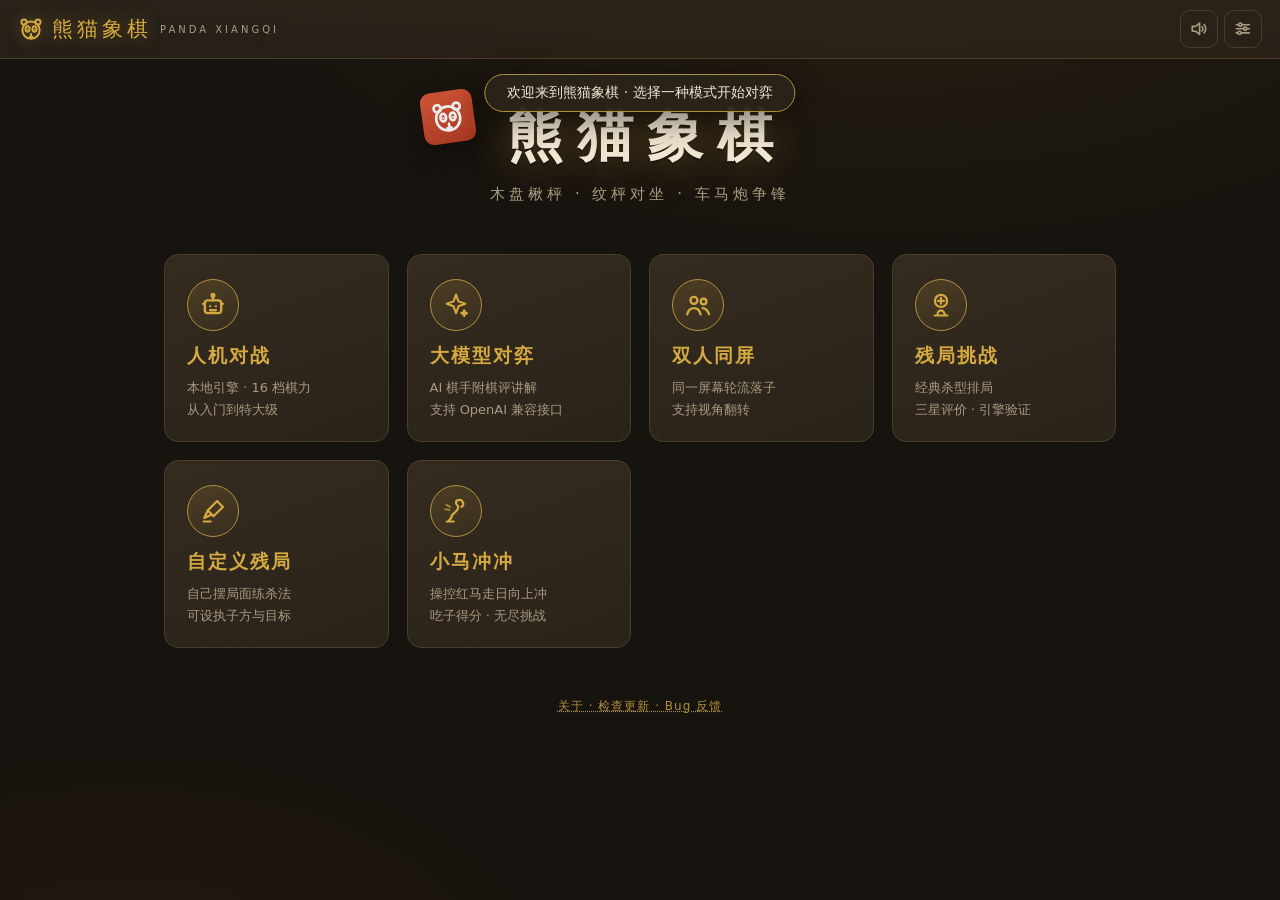
==== commit bec88333: "自定义残局（前端）：大厅卡片 + 摆局屏 + 自定义筛选页与删除 大厅新增第 6 张模式卡「自定义残局」→ 摆局屏（screens/setup.js）： 空盘起摆，红黑各 7 兵种画笔 + 橡皮；点空" ====
--- a/web/index.html
+++ b/web/index.html
@@ -47,6 +47,21 @@
       <circle cx="8.5" cy="8" r="3"/><path d="M2.8 20c.8-3.4 3-5.3 5.7-5.3s4.9 1.9 5.7 5.3"/>
       <circle cx="16.8" cy="9" r="2.4"/><path d="M16 14.6c2.6.4 4.7 2.3 5.4 5.2"/>
     </symbol>
+    <symbol id="i-brush" viewBox="0 0 24 24" fill="none" stroke="currentColor" stroke-width="1.9" stroke-linecap="round" stroke-linejoin="round">
+      <path d="M15.5 3.5l5 5-8 8-5-5 8-8z"/><path d="M7.5 11.5l-3 6.5 6.5-3"/>
+      <path d="M4 21h6"/>
+    </symbol>
+    <symbol id="i-eraser" viewBox="0 0 24 24" fill="none" stroke="currentColor" stroke-width="1.9" stroke-linecap="round" stroke-linejoin="round">
+      <path d="M8 20H5.5L3 17.5 13.5 7l5.5 5.5L13 18.5"/>
+      <path d="M13.5 7l3-3 5.5 5.5-3 3"/><path d="M8 20h11"/>
+    </symbol>
+    <symbol id="i-trash" viewBox="0 0 24 24" fill="none" stroke="currentColor" stroke-width="1.9" stroke-linecap="round" stroke-linejoin="round">
+      <path d="M4 7h16"/><path d="M9 7V5h6v2"/><path d="M6 7l1 13h10l1-13"/>
+      <path d="M10 11v6M14 11v6"/>
+    </symbol>
+    <symbol id="i-undo" viewBox="0 0 24 24" fill="none" stroke="currentColor" stroke-width="1.9" stroke-linecap="round" stroke-linejoin="round">
+      <path d="M4 9h10a5 5 0 0 1 0 10H9"/><path d="M8 5L4 9l4 4"/>
+    </symbol>
     <symbol id="i-piece" viewBox="0 0 24 24" fill="none" stroke="currentColor" stroke-width="1.9" stroke-linecap="round" stroke-linejoin="round">
       <circle cx="12" cy="8.5" r="5.2"/><path d="M9.4 8.4h5.2M12 5.8v5.2"/><path d="M6.5 21h11M8.7 21c.4-2.6 1.6-4.4 3.3-4.4s2.9 1.8 3.3 4.4"/>
     </symbol>
@@ -130,6 +145,11 @@
         <div class="mode-icon"><svg class="icon"><use href="#i-piece"/></svg></div>
         <div class="mode-name">残局挑战</div>
         <div class="mode-desc">经典杀型排局<br>三星评价 · 引擎验证</div>
+      </button>
+      <button class="mode-card" data-mode="custom">
+        <div class="mode-icon"><svg class="icon"><use href="#i-brush"/></svg></div>
+        <div class="mode-name">自定义残局</div>
+        <div class="mode-desc">自己摆局面练杀法<br>可设执子方与目标</div>
       </button>
       <button class="mode-card" data-mode="pony">
         <div class="mode-icon"><svg class="icon"><use href="#i-horse"/></svg></div>
@@ -210,9 +230,69 @@
         <button class="tab" data-diff="中级">中级</button>
         <button class="tab" data-diff="高级">高级</button>
         <button class="tab" data-diff="大师">大师</button>
+        <button class="tab" data-diff="自定义">自定义</button>
       </div>
     </div>
     <div class="puzzle-grid" id="puzzle-grid"></div>
+  </main>
+
+  <!-- 摆局（自定义残局） -->
+  <main id="screen-setup" class="screen" hidden>
+    <div class="puzzle-head">
+      <h2>摆放局面</h2>
+      <div class="setup-hint" id="setup-hint">先选一枚棋子，再点棋盘落子</div>
+    </div>
+    <div class="game-layout setup-layout">
+      <div class="board-panel">
+        <div class="board-wrap">
+          <canvas id="setup-canvas"></canvas>
+        </div>
+      </div>
+      <aside class="side-panel setup-panel">
+        <div class="setup-scroll">
+          <section class="settings-section">
+            <h3>棋子</h3>
+            <div class="palette-side">
+              <div class="palette-label">红方</div>
+              <div class="palette" id="palette-red"></div>
+            </div>
+            <div class="palette-side">
+              <div class="palette-label">黑方</div>
+              <div class="palette" id="palette-black"></div>
+            </div>
+            <div class="settings-row setup-tools">
+              <button class="ctl-btn" id="btn-eraser"><svg class="icon"><use href="#i-eraser"/></svg><span>橡皮</span></button>
+              <button class="ctl-btn" id="btn-undo-piece"><svg class="icon"><use href="#i-undo"/></svg><span>撤销</span></button>
+              <button class="ctl-btn" id="btn-clear-board"><svg class="icon"><use href="#i-trash"/></svg><span>清空</span></button>
+            </div>
+          </section>
+
+          <section class="settings-section">
+            <h3>对局设置</h3>
+            <label>局面名称<input id="setup-name" maxlength="40" placeholder="例如：单车例胜单士"></label>
+            <h3>谁先走</h3>
+            <div class="settings-row side-pick">
+              <button class="ctl-btn side-btn active" data-side="red">红先（我执红）</button>
+              <button class="ctl-btn side-btn" data-side="black">黑先（我执黑）</button>
+            </div>
+            <h3>你的目标</h3>
+            <div class="settings-row goal-pick">
+              <button class="ctl-btn goal-btn active" data-goal="win">取胜</button>
+              <button class="ctl-btn goal-btn" data-goal="draw">求和</button>
+            </div>
+            <h3>AI 难度（16 档）</h3>
+            <div class="level-grid" id="setup-levels"></div>
+          </section>
+        </div>
+
+        <!-- 校验条与主操作常驻底部：侧栏内容较长时，这两个不该被滚出视野 -->
+        <div class="setup-status" id="setup-status"></div>
+        <div class="settings-row setup-actions">
+          <button class="ctl-btn primary" id="btn-save-play" style="border-color:var(--gold-soft);color:var(--gold)">保存并挑战</button>
+          <button class="ctl-btn" id="btn-save-only">仅保存</button>
+        </div>
+      </aside>
+    </div>
   </main>
 
   <!-- 关于 -->
@@ -258,7 +338,7 @@
 
       <section class="settings-section about-text">
         <h3>关于本作</h3>
-        <p>熊猫象棋 —— 集成皮卡鱼（Pikafish）UCI 引擎，支持 16 档人机对战；大模型对弈（OpenAI 兼容 + 引擎候选增强）、双人对弈与残局闯关（引擎验证）。fnOS 版随包内置皮卡鱼，无外部依赖即可使用；若不可用则自动回退自研引擎。</p>
+        <p>熊猫象棋 —— 自研熊猫象棋引擎（PandaEngine，Go 内嵌，NNUE 评估），支持 16 档人机对战；大模型对弈（OpenAI 兼容 + 引擎候选增强）、双人对弈与残局闯关（引擎验证）。引擎已完全内嵌，包内不需要任何外部可执行文件，只随包带一份只读的 NNUE 权重。</p>
       </section>
     </div>
   </main>
@@ -301,7 +381,7 @@
       </section>
       <section class="settings-section about">
         <h3>关于</h3>
-        <p>熊猫象棋 —— 集成皮卡鱼（Pikafish）UCI 引擎的人机 / 大模型 / 双人 / 残局中国象棋对战平台。fnOS 版随包内置引擎。</p>
+        <p>熊猫象棋 —— 自研熊猫象棋引擎（PandaEngine）的人机 / 大模型 / 双人 / 残局中国象棋对战平台。引擎完全内嵌，随包无需任何外部可执行文件。</p>
         <button id="btn-about" class="ctl-btn"><svg class="icon"><use href="#i-panda"/></svg><span>关于 · 检查更新 · 反馈</span></button>
       </section>
     </div>
--- a/web/css/main.css
+++ b/web/css/main.css
@@ -65,6 +65,9 @@
 /* ---------- 屏幕 ---------- */
 .screen { flex: 1; overflow: hidden; position: relative; }
 #screen-lobby, #screen-puzzles { overflow-y: auto; }
+/* 摆局屏：标题行固定，棋盘+侧栏填满剩余高度（.game-layout 默认 height:100%
+   会和标题行叠加，导致底部操作条被 overflow:hidden 裁掉） */
+#screen-setup { overflow: hidden; display: flex; flex-direction: column; }
 
 /* ---------- 大厅 ---------- */
 .hero { text-align: center; padding: 40px 20px 22px; position: relative; }
@@ -346,6 +349,7 @@
   border: 1px solid var(--line); border-radius: var(--radius);
   padding: 16px; text-align: left; color: var(--text);
   transition: all 0.16s;
+  position: relative;   /* 自定义残局的删除按钮（右上角）靠它定位 */
 }
 .puzzle-card:hover { transform: translateY(-3px); border-color: var(--gold-soft); box-shadow: var(--shadow); }
 .puzzle-name { font-size: 16px; font-weight: 600; letter-spacing: 1px; margin-bottom: 4px; }
@@ -358,6 +362,64 @@
 .puzzle-goal-tag.black.win { color: #6fa0e6; background: rgba(91,141,214,0.12); border-color: #5b8dd6; }
 .puzzle-goal-tag.black.draw { color: #6fa0e6; border-color: #5b8dd6; }
 .puzzle-stars { color: var(--gold); font-size: 15px; letter-spacing: 3px; }
+/* 自定义残局不评星（无步数正解），用「自摆」标记代替星级，避免常显 ☆☆☆ */
+.puzzle-own {
+  display: inline-block; padding: 1px 8px; border-radius: 999px; font-size: 11px;
+  color: var(--text-dim); border: 1px dashed var(--line);
+}
+/* 删除按钮：默认半透明，悬停卡片时才明显，免得列表看着像一排删除键 */
+.puzzle-del {
+  position: absolute; top: 8px; right: 8px;
+  display: inline-flex; align-items: center; justify-content: center;
+  width: 28px; height: 28px; border-radius: 8px;
+  color: var(--text-dim); opacity: 0.55;
+  transition: all 0.15s;
+}
+.puzzle-del:hover { opacity: 1; color: var(--danger, #e06c75); border-color: var(--danger, #e06c75); background: rgba(224,90,58,0.1); }
+.puzzle-del .icon { width: 16px; height: 16px; }
+
+/* ---------- 摆局屏 ---------- */
+.setup-layout { flex: 1; min-height: 0; height: auto; align-items: stretch; }
+.setup-hint { font-size: 12px; color: var(--text-dim); }
+.setup-panel { display: flex; flex-direction: column; gap: 4px; overflow: hidden; }
+/* 只有中间设置区滚动；校验条与「保存并挑战」常驻底部，不被滚出视野 */
+.setup-scroll { flex: 1; min-height: 0; overflow-y: auto; }
+.setup-panel .settings-section { border-top: 1px solid var(--line); padding: 12px 0; }
+.setup-panel .settings-section:first-child { border-top: none; }
+.setup-panel h3 { font-size: 13px; margin: 10px 0 6px; }
+.palette-side { display: flex; align-items: center; gap: 8px; margin-bottom: 6px; }
+.palette-label { font-size: 12px; color: var(--text-dim); width: 30px; flex: 0 0 auto; }
+.palette { display: flex; flex-wrap: wrap; gap: 6px; }
+.palette-btn {
+  appearance: none; cursor: pointer; padding: 2px; background: transparent;
+  border: 1px solid var(--line); border-radius: 50%;
+  transition: all 0.14s; line-height: 0;
+}
+.palette-btn:hover { border-color: var(--gold-soft); }
+.palette-btn.active {
+  border-color: var(--gold); box-shadow: 0 0 0 2px var(--gold-glow, rgba(212,169,65,.35));
+}
+.palette-piece {
+  display: inline-flex; align-items: center; justify-content: center;
+  width: 30px; height: 30px; border-radius: 50%;
+  font-family: "STKaiti", "KaiTi", "Noto Serif SC", serif;
+  font-size: 17px; font-weight: 700;
+  background: linear-gradient(160deg, #f7e7c8, #e2c390);
+  border: 1px solid #a9793f;
+}
+.palette-piece.red { color: #c93a20; }
+.palette-piece.black { color: #2f2318; }
+.setup-tools { flex-wrap: wrap; gap: 6px; }
+.setup-tools .ctl-btn.active-pick { border-color: var(--gold-soft); color: var(--gold); }
+.setup-status {
+  margin: 10px 0; padding: 8px 10px; border-radius: 8px; font-size: 12.5px;
+  border: 1px solid var(--line); color: var(--text-dim); line-height: 1.6;
+}
+.setup-status.bad { color: #f0b3a3; border-color: rgba(224,90,58,0.45); background: rgba(224,90,58,0.08); }
+.setup-status.good { color: #9fd8a0; border-color: rgba(126,201,126,0.45); background: rgba(126,201,126,0.08); }
+.setup-actions { margin-top: auto; padding-top: 10px; gap: 8px; }
+.setup-actions .ctl-btn { flex: 1; }
+.setup-actions .ctl-btn:disabled { opacity: 0.45; cursor: default; }
 
 /* ---------- 自定义滚动条（替代浏览器原生样式） ---------- */
 .move-list, .settings-card, #screen-lobby, #screen-puzzles, .puzzle-grid {
@@ -511,6 +573,8 @@
   .mode-grid { grid-template-columns: 1fr 1fr; gap: 10px; margin: 14px auto; padding: 0 12px; }
   .mode-card { padding: 14px 12px 12px; }
   .mode-icon { width: 44px; height: 44px; margin-bottom: 8px; }
+  /* 摆局屏在手机上：侧栏给足高度，否则常驻的校验条和操作条会把设置区挤没 */
+  .setup-layout .side-panel { max-height: 46vh; }
   .mode-icon .icon { width: 24px; height: 24px; }
   .mode-name { font-size: 16px; }
   .mode-desc { font-size: 12px; }
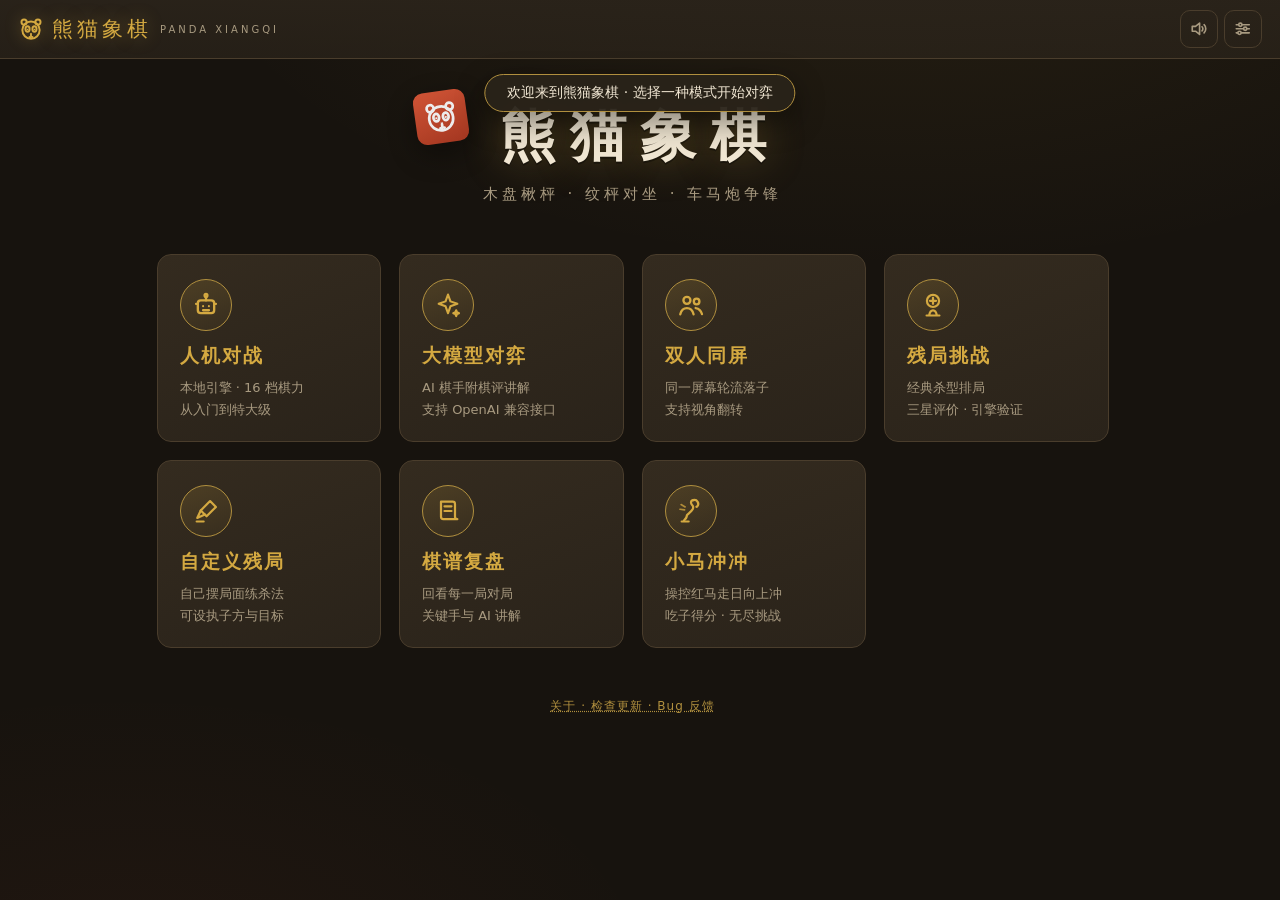
==== commit 6123fed3: "发版 2.0.7：新增棋谱复盘（记录对局 + 逐手回放 + AI 讲解） 在结算弹窗（胜/负/和）上新增「保存此局」：下完一局由你决定存不存，不点就不存； 弹窗被「查看棋盘」收起后，对局屏侧栏还留着一" ====
--- a/web/index.html
+++ b/web/index.html
@@ -100,6 +100,9 @@
     <symbol id="i-next" viewBox="0 0 24 24" fill="none" stroke="currentColor" stroke-width="2" stroke-linecap="round" stroke-linejoin="round">
       <path d="M9.5 6l6 6-6 6"/>
     </symbol>
+    <symbol id="i-scroll" viewBox="0 0 24 24" fill="none" stroke="currentColor" stroke-width="1.9" stroke-linecap="round" stroke-linejoin="round">
+      <path d="M6 4h10a2 2 0 0 1 2 2v11a2 2 0 0 0 2 2H8a2 2 0 0 1-2-2V4z"/><path d="M9 8h6M9 12h6"/>
+    </symbol>
   </defs>
 </svg>
 
@@ -150,6 +153,11 @@
         <div class="mode-icon"><svg class="icon"><use href="#i-brush"/></svg></div>
         <div class="mode-name">自定义残局</div>
         <div class="mode-desc">自己摆局面练杀法<br>可设执子方与目标</div>
+      </button>
+      <button class="mode-card" data-mode="records">
+        <div class="mode-icon"><svg class="icon"><use href="#i-scroll"/></svg></div>
+        <div class="mode-name">棋谱复盘</div>
+        <div class="mode-desc">回看每一局对局<br>关键手与 AI 讲解</div>
       </button>
       <button class="mode-card" data-mode="pony">
         <div class="mode-icon"><svg class="icon"><use href="#i-horse"/></svg></div>
@@ -202,6 +210,7 @@
         <div class="panel-title" id="panel-title">对局</div>
         <div class="move-list" id="move-list"></div>
         <div class="puzzle-goal" id="puzzle-goal" hidden></div>
+        <button id="btn-save-record" class="ctl-btn" hidden><svg class="icon"><use href="#i-scroll"/></svg><span id="btn-save-record-label">保存此局</span></button>
         <button id="btn-exit" class="ctl-btn danger"><svg class="icon"><use href="#i-exit"/></svg><span id="btn-exit-label">返回大厅</span></button>
       </aside>
     </div>
@@ -211,6 +220,7 @@
         <div class="result-title" id="result-title"></div>
         <div class="result-sub" id="result-sub"></div>
         <div class="result-actions">
+          <button id="btn-result-save" class="ctl-btn" hidden>保存此局</button>
           <button id="btn-result-restart" class="ctl-btn" hidden>再来一局</button>
           <button id="btn-result-close" class="ctl-btn">查看棋盘</button>
           <button id="btn-result-exit" class="ctl-btn danger"><span id="btn-result-exit-label">返回大厅</span></button>
@@ -248,9 +258,9 @@
           <canvas id="setup-canvas"></canvas>
         </div>
       </div>
-      <aside class="side-panel setup-panel">
+      <aside class="side-panel setup-panel" id="setup-panel">
         <div class="setup-scroll">
-          <section class="settings-section">
+          <section class="settings-section" id="setup-palette">
             <h3>棋子</h3>
             <div class="palette-side">
               <div class="palette-label">红方</div>
@@ -267,21 +277,41 @@
             </div>
           </section>
 
-          <section class="settings-section">
+          <!-- 竖排布局（手机/平板竖屏）下默认折叠：一次性设置，不该长期占着棋盘的高度。
+               点这条标题展开。桌面和平板横屏不显示它（设置直接可见）。 -->
+          <button class="setup-toggle" id="setup-toggle" aria-expanded="true" aria-controls="setup-settings">
+            <span>对局设置</span><span class="setup-toggle-mark" aria-hidden="true">▾</span>
+          </button>
+
+          <section class="settings-section" id="setup-settings">
             <h3>对局设置</h3>
             <label>局面名称<input id="setup-name" maxlength="40" placeholder="例如：单车例胜单士"></label>
-            <h3>谁先走</h3>
+            <h3>局面谁先走</h3>
+            <div class="settings-row first-pick">
+              <button class="ctl-btn first-btn active" data-first="red">红方先走</button>
+              <button class="ctl-btn first-btn" data-first="black">黑方先走</button>
+            </div>
+            <h3>我执哪方</h3>
             <div class="settings-row side-pick">
-              <button class="ctl-btn side-btn active" data-side="red">红先（我执红）</button>
-              <button class="ctl-btn side-btn" data-side="black">黑先（我执黑）</button>
-            </div>
+              <button class="ctl-btn side-btn active" data-side="red">我执红</button>
+              <button class="ctl-btn side-btn" data-side="black">我执黑</button>
+            </div>
+            <p class="setup-note" id="setup-turn-note"></p>
             <h3>你的目标</h3>
             <div class="settings-row goal-pick">
               <button class="ctl-btn goal-btn active" data-goal="win">取胜</button>
               <button class="ctl-btn goal-btn" data-goal="draw">求和</button>
             </div>
             <h3>AI 难度（16 档）</h3>
-            <div class="level-grid" id="setup-levels"></div>
+            <div class="level-slider">
+              <input type="range" id="setup-level" min="1" max="16" step="1" value="4"
+                     aria-label="AI 难度" aria-valuetext="第 4 档 业余三级">
+              <div class="level-slider-meta">
+                <span>1·入门</span>
+                <span class="lv-now" id="setup-level-now">4 · 业余三级</span>
+                <span>16·特大全力</span>
+              </div>
+            </div>
           </section>
         </div>
 
@@ -296,6 +326,42 @@
   </main>
 
   <!-- 关于 -->
+  <!-- 棋谱复盘 -->
+  <main id="screen-records" class="screen" hidden>
+    <div id="record-list">
+      <div class="puzzle-head">
+        <h2>棋谱复盘</h2>
+        <span class="record-count" id="record-count"></span>
+      </div>
+      <div class="puzzle-grid" id="record-grid"></div>
+      <div class="record-more"><button id="btn-record-more" class="ctl-btn" hidden>加载更多</button></div>
+    </div>
+    <div class="game-layout record-layout" id="record-detail" hidden>
+      <div class="board-panel">
+        <div class="board-wrap"><canvas id="record-board"></canvas></div>
+        <div class="game-controls">
+          <button id="btn-rec-first" class="ctl-btn" title="回到开局"><svg class="icon"><use href="#i-prev"/></svg></button>
+          <button id="btn-rec-prev" class="ctl-btn"><span>上一手</span></button>
+          <span class="record-step" id="record-step">0 / 0</span>
+          <button id="btn-rec-next" class="ctl-btn"><span>下一手</span></button>
+          <button id="btn-rec-last" class="ctl-btn" title="跳到终局"><svg class="icon"><use href="#i-next"/></svg></button>
+          <button id="btn-rec-flip" class="ctl-btn" title="翻转视角"><svg class="icon"><use href="#i-flip"/></svg><span>翻转</span></button>
+          <button id="btn-rec-back" class="ctl-btn"><span>返回列表</span></button>
+        </div>
+      </div>
+      <aside class="side-panel">
+        <div class="panel-title" id="record-title">棋谱</div>
+        <div class="record-meta" id="record-meta"></div>
+        <div class="record-keys" id="record-keys"></div>
+        <div class="move-list" id="record-moves"></div>
+        <div class="record-review">
+          <div class="record-review-text" id="record-review-text">点某一手，再看「问 AI 讲解」。</div>
+          <button id="btn-rec-review" class="ctl-btn"><span id="btn-rec-review-label">问 AI 讲解这一手</span></button>
+        </div>
+      </aside>
+    </div>
+  </main>
+
   <main id="screen-about" class="screen" hidden>
     <div class="about-wrap">
       <div class="about-hero">
--- a/web/css/main.css
+++ b/web/css/main.css
@@ -64,7 +64,11 @@
 
 /* ---------- 屏幕 ---------- */
 .screen { flex: 1; overflow: hidden; position: relative; }
-#screen-lobby, #screen-puzzles { overflow-y: auto; }
+/* scrollbar-gutter: stable 不可省：这两屏的内容是**居中**的，而纵向滚动条按内容
+   长短出现/消失（残局列表在「入门 68 张」与「自定义 1 张」之间切页签就会这样）。
+   不预留装订线时可用宽度来回变 6px，居中的内容就整块左右横移 3px —— 用户报的
+   「从内置残局切到自定义有横向抖动」就是这个（实测 .puzzle-grid x 87→90）。 */
+#screen-lobby, #screen-puzzles, #screen-records { overflow-y: auto; scrollbar-gutter: stable; }
 /* 摆局屏：标题行固定，棋盘+侧栏填满剩余高度（.game-layout 默认 height:100%
    会和标题行叠加，导致底部操作条被 overflow:hidden 裁掉） */
 #screen-setup { overflow: hidden; display: flex; flex-direction: column; }
@@ -124,7 +128,11 @@
   height: 100%; display: flex; gap: 16px; padding: 14px 16px;
   max-width: 1200px; margin: 0 auto;
 }
-.board-panel { flex: 1; display: flex; flex-direction: column; min-width: 0; }
+/* min-height: 0 不可省：窄屏下 .game-layout 变纵向，此时 .board-panel 是纵向 flex 项，
+   其「自动最小尺寸」等于内容（棋盘 canvas 被 resize() 写死的固有高度，手机实测 567px），
+   于是它拒绝收缩，把下方的着法列表/侧栏顶出视口（实测底边 883 > 视口 844，列表被切掉）。
+   行布局下该属性无副作用。setup 屏早先也踩过同一个坑。 */
+.board-panel { flex: 1; display: flex; flex-direction: column; min-width: 0; min-height: 0; }
 .board-wrap { flex: 1; position: relative; display: grid; place-items: center; min-height: 0; }
 #board-canvas {
   max-width: 100%; max-height: 100%;
@@ -255,7 +263,8 @@
 .panel-title { font-size: 15px; font-weight: 600; letter-spacing: 2px; color: var(--gold); }
 .move-list {
   flex: 1; overflow-y: auto; min-height: 0;
-  font-size: 14px; line-height: 2; scrollbar-width: thin;
+  /* 滚动条样式见下方公共规则；此处不写 scrollbar-width（Chromium 会因此忽略伪元素样式） */
+  font-size: 14px; line-height: 2;
 }
 .move-list .mv-row { display: flex; gap: 8px; padding: 0 4px; border-radius: 6px; }
 .move-list .mv-row:nth-child(odd) { background: rgba(255,255,255,0.03); }
@@ -379,7 +388,28 @@
 .puzzle-del .icon { width: 16px; height: 16px; }
 
 /* ---------- 摆局屏 ---------- */
-.setup-layout { flex: 1; min-height: 0; height: auto; align-items: stretch; }
+/* width:100% 不可省：#screen-setup 是 flex 纵向容器，而 .game-layout 带 margin:0 auto ——
+   在 flex 容器里 auto 外边距会压过 align-items:stretch，整块布局会收缩到「内容宽度」
+   （实测 588px），棋盘面板（flex:1、无固有宽度）被挤成 300px，棋盘明显偏小。
+   显式给 100% 宽（受 .game-layout 的 max-width 限制并居中）即恢复。 */
+.setup-layout { flex: 1; min-height: 0; height: auto; align-items: stretch; width: 100%; }
+/* 手机上 .setup-layout 变纵向 → .board-panel 成为纵向 flex 项，此时它的「自动最小尺寸」
+   等于内容（棋盘 canvas 的固有高度），会拒绝收缩、把侧栏挤成一条缝（实测 390x844 下
+   侧栏只剩 128px、内部滚动区 0）。min-height:0 允许它收缩，高度链才回到由布局决定。 */
+.setup-layout .board-panel { min-height: 0; }
+/* 对局设置的折叠开关：只在竖排布局（≤860px，见下方媒体查询）出现，
+   桌面/平板横屏设置直接可见，不需要它。 */
+.setup-toggle {
+  display: none;
+  align-items: center; justify-content: space-between; gap: 8px;
+  width: 100%; margin: 6px 0 2px; padding: 8px 10px;
+  background: linear-gradient(160deg, var(--panel-2), var(--panel));
+  border: 1px solid var(--line); border-radius: 10px;
+  color: var(--gold); font-size: 13px; font-weight: 600; letter-spacing: 1px;
+  font-family: inherit; cursor: pointer;
+}
+.setup-toggle-mark { color: var(--text-dim); transition: transform .15s; }
+.setup-panel.collapsed .setup-toggle-mark { transform: rotate(-90deg); }
 .setup-hint { font-size: 12px; color: var(--text-dim); }
 .setup-panel { display: flex; flex-direction: column; gap: 4px; overflow: hidden; }
 /* 只有中间设置区滚动；校验条与「保存并挑战」常驻底部，不被滚出视野 */
@@ -394,6 +424,7 @@
   appearance: none; cursor: pointer; padding: 2px; background: transparent;
   border: 1px solid var(--line); border-radius: 50%;
   transition: all 0.14s; line-height: 0;
+  position: relative;   /* 右上角"还能放几枚"徽标靠它定位 */
 }
 .palette-btn:hover { border-color: var(--gold-soft); }
 .palette-btn.active {
@@ -409,8 +440,64 @@
 }
 .palette-piece.red { color: #c93a20; }
 .palette-piece.black { color: #2f2318; }
+/* 画笔右上角的「还能放几枚」徽标。刻意压在棋子内圈（右上 1px）而不是探出边界：
+   绝对定位的徽标同样计入 scrollWidth，探出 3px 就会让整排多出 3px 横向溢出，
+   于是一个根本不需要滚动的行也弹出横向滚动条。 */
+.palette-left {
+  position: absolute; top: 0; right: 0; min-width: 13px; height: 13px;
+  padding: 0 2px; border-radius: 7px; background: var(--gold); color: #2c1d10;
+  font-size: 9px; font-weight: 700; line-height: 13px; text-align: center;
+  font-variant-numeric: tabular-nums;
+  box-shadow: 0 1px 3px rgba(0,0,0,.5);
+}
+.palette-btn.exhausted { cursor: default; }
+.palette-btn.exhausted .palette-piece { opacity: .32; filter: grayscale(1); }
+.palette-btn:disabled { border-color: var(--line); }
 .setup-tools { flex-wrap: wrap; gap: 6px; }
 .setup-tools .ctl-btn.active-pick { border-color: var(--gold-soft); color: var(--gold); }
+/* 难度滑动条：替掉原来 16 个按钮（在 240px 侧栏里要占 277px 高）。
+   --fill 由 setup.js 按当前档位写入（滑块中心位置的精确百分比），
+   轨道据此把「已选段」画成亮金、「剩余段」画成暗棕 —— 只换颜色的等宽轨道
+   看起来仍像浏览器原生控件，有进度填充才一眼看出是设计过的。
+   accent-color 是兜底：若某条渲染路径回退到原生控件，也应是金色而非系统蓝。 */
+.level-slider { padding: 2px 2px 0; }
+.level-slider input[type=range] {
+  -webkit-appearance: none; appearance: none;
+  display: block; width: 100%; height: 20px; background: transparent; cursor: pointer;
+  accent-color: var(--gold-soft);
+  --fill: 25%;
+}
+.level-slider input[type=range]::-webkit-slider-runnable-track {
+  height: 6px; border-radius: 3px; border: 1px solid var(--line);
+  background: linear-gradient(90deg,
+    #d4a941 0%, #f0d9a8 var(--fill), rgba(255,255,255,.06) var(--fill), rgba(255,255,255,.06) 100%);
+}
+.level-slider input[type=range]::-webkit-slider-thumb {
+  -webkit-appearance: none; appearance: none;
+  width: 20px; height: 20px; margin-top: -8px; border-radius: 50%;
+  background: radial-gradient(circle at 35% 30%, #fff6e2, #e8c58a 70%, #c99a4e);
+  border: 2px solid var(--gold);
+  box-shadow: 0 2px 6px rgba(0,0,0,.55), 0 0 8px var(--gold-glow);
+}
+.level-slider input[type=range]::-moz-range-track {
+  height: 6px; border-radius: 3px; border: 1px solid var(--line);
+  background: linear-gradient(90deg,
+    #d4a941 0%, #f0d9a8 var(--fill), rgba(255,255,255,.06) var(--fill), rgba(255,255,255,.06) 100%);
+}
+.level-slider input[type=range]::-moz-range-thumb {
+  width: 16px; height: 16px; border-radius: 50%;
+  background: radial-gradient(circle at 35% 30%, #fff6e2, #e8c58a 70%, #c99a4e);
+  border: 2px solid var(--gold);
+}
+.level-slider input[type=range]:focus-visible { outline: 2px solid var(--gold-soft); outline-offset: 3px; border-radius: 8px; }
+.level-slider-meta {
+  display: flex; align-items: center; justify-content: space-between; gap: 8px;
+  font-size: 11px; color: var(--text-dim); margin-top: 4px;
+}
+.level-slider-meta .lv-now { color: var(--gold); font-size: 13px; font-weight: 700; white-space: nowrap; }
+/* 「谁先走 × 我执哪方」的结果说明：四种组合里两种是"对手先动"，一句话讲清楚 */
+.setup-note { margin: 8px 0 2px; font-size: 11.5px; line-height: 1.7; color: var(--text-dim); }
+.setup-note:empty { display: none; }
 .setup-status {
   margin: 10px 0; padding: 8px 10px; border-radius: 8px; font-size: 12.5px;
   border: 1px solid var(--line); color: var(--text-dim); line-height: 1.6;
@@ -421,47 +508,154 @@
 .setup-actions .ctl-btn { flex: 1; }
 .setup-actions .ctl-btn:disabled { opacity: 0.45; cursor: default; }
 
-/* ---------- 自定义滚动条（替代浏览器原生样式） ---------- */
-.move-list, .settings-card, #screen-lobby, #screen-puzzles, .puzzle-grid {
-  scrollbar-width: thin;
-  scrollbar-color: var(--gold-soft) transparent;
-}
+/* ---------- 自定义滚动条（替代浏览器原生样式） ----------
+   ⚠️ 不要在这些元素上写 scrollbar-width / scrollbar-color：Chrome 121+ 一旦看到
+   这两个标准属性取非 auto 值，就会**整体忽略 ::-webkit-scrollbar 伪元素规则**，
+   于是拿到的是系统原生的细滚动条（只有颜色被改），而不是下面这套 6px 圆角样式
+   —— 实测 .setup-scroll 的滚动条占位宽度是 10px 而不是 6px，就是这么来的。
+   Firefox 不认 ::-webkit-scrollbar，单独用 @supports 给它标准属性兜底。 */
 .move-list::-webkit-scrollbar,
 .settings-card::-webkit-scrollbar,
 #screen-lobby::-webkit-scrollbar,
 #screen-puzzles::-webkit-scrollbar,
-.puzzle-grid::-webkit-scrollbar {
+.puzzle-grid::-webkit-scrollbar,
+.setup-scroll::-webkit-scrollbar,
+.about-wrap::-webkit-scrollbar,
+.palette::-webkit-scrollbar,
+.setup-tools::-webkit-scrollbar
+.record-keys::-webkit-scrollbar,
+.record-review-text::-webkit-scrollbar,
+#screen-records::-webkit-scrollbar,
+.record-layout .side-panel::-webkit-scrollbar {
   width: 6px; height: 6px;
 }
 .move-list::-webkit-scrollbar-thumb,
 .settings-card::-webkit-scrollbar-thumb,
 #screen-lobby::-webkit-scrollbar-thumb,
 #screen-puzzles::-webkit-scrollbar-thumb,
-.puzzle-grid::-webkit-scrollbar-thumb {
+.puzzle-grid::-webkit-scrollbar-thumb,
+.setup-scroll::-webkit-scrollbar-thumb,
+.about-wrap::-webkit-scrollbar-thumb,
+.palette::-webkit-scrollbar-thumb,
+.setup-tools::-webkit-scrollbar-thumb
+.record-keys::-webkit-scrollbar-thumb,
+.record-review-text::-webkit-scrollbar-thumb,
+#screen-records::-webkit-scrollbar-thumb,
+.record-layout .side-panel::-webkit-scrollbar-thumb {
   background: var(--gold-soft); border-radius: 3px;
 }
 .move-list::-webkit-scrollbar-thumb:hover,
 .settings-card::-webkit-scrollbar-thumb:hover,
 #screen-lobby::-webkit-scrollbar-thumb:hover,
-#screen-puzzles::-webkit-scrollbar-thumb:hover {
+#screen-puzzles::-webkit-scrollbar-thumb:hover,
+.puzzle-grid::-webkit-scrollbar-thumb:hover,
+.setup-scroll::-webkit-scrollbar-thumb:hover,
+.about-wrap::-webkit-scrollbar-thumb:hover,
+.palette::-webkit-scrollbar-thumb:hover,
+.setup-tools::-webkit-scrollbar-thumb:hover
+.record-keys::-webkit-scrollbar-thumb:hover,
+.record-review-text::-webkit-scrollbar-thumb:hover,
+#screen-records::-webkit-scrollbar-thumb:hover,
+.record-layout .side-panel::-webkit-scrollbar-thumb:hover {
   background: var(--gold);
 }
 .move-list::-webkit-scrollbar-track,
 .settings-card::-webkit-scrollbar-track,
 #screen-lobby::-webkit-scrollbar-track,
 #screen-puzzles::-webkit-scrollbar-track,
-.puzzle-grid::-webkit-scrollbar-track {
+.puzzle-grid::-webkit-scrollbar-track,
+.setup-scroll::-webkit-scrollbar-track,
+.about-wrap::-webkit-scrollbar-track,
+.palette::-webkit-scrollbar-track,
+.setup-tools::-webkit-scrollbar-track
+.record-keys::-webkit-scrollbar-track,
+.record-review-text::-webkit-scrollbar-track,
+#screen-records::-webkit-scrollbar-track,
+.record-layout .side-panel::-webkit-scrollbar-track {
   background: rgba(255,255,255,0.04); border-radius: 3px;
+}
+/* Firefox 兜底：-moz-appearance 是 Firefox 独有，Chromium 不会命中这条分支 */
+@supports (-moz-appearance: none) {
+  .move-list, .settings-card, #screen-lobby, #screen-puzzles, .puzzle-grid,
+  .setup-scroll, .about-wrap, .palette, .setup-tools, .record-keys, .record-review-text,
+  #screen-records, .record-layout .side-panel {
+    scrollbar-width: thin;
+    scrollbar-color: var(--gold-soft) transparent;
+  }
+}
+
+/* ---------- 棋谱复盘 ---------- */
+.record-count { font-size: 13px; color: var(--text-dim); letter-spacing: 1px; }
+.record-more { text-align: center; padding: 0 0 26px; }
+.record-more .ctl-btn { min-width: 140px; }
+.record-empty {
+  grid-column: 1 / -1; text-align: center; color: var(--text-dim); font-size: 13px;
+  padding: 40px 20px; line-height: 2;
+}
+/* 已分析 / 讲解 N 这类标记放右下角，与右上角的删除键错开，互不遮挡 */
+.record-badges { position: absolute; bottom: 10px; right: 12px; display: flex; gap: 6px; }
+.record-card { padding-bottom: 36px; }
+
+/* 详情布局：与摆局屏同一个坑 —— .game-layout 带 margin:0 auto，而 #screen-records
+   是 flex 纵向容器，auto 外边距会压过 align-items:stretch，整块收缩到内容宽度，
+   棋盘面板（flex:1、无固有宽度）会被挤小；显式 100% 即恢复。 */
+/* height:100%（而不是摆局屏那种 auto）不可省：本屏是「棋盘自己撑满 + 侧栏固定宽」，
+   高度若交给内容决定，就只会高到侧栏那么高（实测约 600px，而可用 789px），
+   下方留一大片空白、棋盘也不会放大。手机上另有 height:100% 的同款处理。 */
+.record-layout { flex: 1; min-height: 0; height: 100%; align-items: stretch; width: 100%; }
+.record-layout .board-panel { min-height: 0; }
+.record-layout .side-panel { gap: 8px; }
+
+#record-board { max-width: 100%; max-height: 100%; border-radius: 12px; box-shadow: var(--shadow); }
+.record-step { align-self: center; font-size: 13px; color: var(--text-dim); min-width: 62px; text-align: center; letter-spacing: 1px; }
+.record-meta { font-size: 12px; color: var(--text-dim); line-height: 1.8; }
+.record-meta div:first-child { color: var(--text); font-size: 13px; }
+.record-keys { display: flex; flex-direction: column; gap: 6px; max-height: 172px; overflow-y: auto; }
+.record-keys-title, .record-keys-loading { font-size: 12px; color: var(--text-dim); letter-spacing: 1px; }
+.key-chip {
+  text-align: left; font-size: 12px; padding: 4px 8px; border-radius: 8px;
+  background: rgba(255,255,255,0.03); border: 1px solid var(--line); color: var(--text-dim);
+  font-family: inherit; cursor: pointer; transition: all 0.15s;
+}
+.key-chip:hover { border-color: var(--gold-soft); color: var(--gold); }
+/* 失误用暖红、疑问手用琥珀：一眼能分出轻重（两者都来自引擎评分差） */
+.key-chip.blunder { color: #e08a6c; border-color: rgba(224,90,58,0.45); }
+.key-chip.mistake { color: #e0c07a; border-color: rgba(212,169,65,0.45); }
+.key-chip.capture, .key-chip.check, .key-chip.mate { color: var(--text); }
+.record-review { display: flex; flex-direction: column; gap: 6px; border-top: 1px solid var(--line); padding-top: 8px; }
+.record-review-text { font-size: 13px; line-height: 1.8; color: var(--text-dim); max-height: 168px; overflow-y: auto; }
+
+@media (max-width: 860px) {
+  /* 棋谱详情（手机）：必须让「棋盘 + 控制条 + 侧栏」三者之和落在视口内 ——
+     棋盘由 .board-panel:flex 1 自适应收缩，侧栏给 40vh 上限并在内部滚动。
+     否则整块高过视口，而 #screen-records 原是 overflow:hidden（→ 着法列表与
+     「问 AI 讲解」被裁掉、又没有滚动条可拖；实测按钮 top=1009 > 视口 844）。 */
+  .record-layout { height: 100%; }
+  /* 手机端侧栏改成**整体滚动**：关键手/着法/讲解三段不再各自滚动。
+     三段各自滚动在触屏上很难用（要看讲解得先找准那个小滚动区的拇指位置），
+     而且内层收缩不彻底时最后一段会把按钮顶出面板下沿（实测超出 18px）。 */
+  .record-layout .side-panel { max-height: 44vh; min-height: 0; overflow-y: auto; }
+  /* 控制条：手机上去掉「回到开局 / 跳到终局」两个纯图标按钮 —— 上一手/下一手
+     已经够用，而 6 个按钮挤在 390px 里会被 flex 压到 23px 宽、文字糊成一团
+     （实测宽度 23~35px）。剩下的按钮禁止收缩，标签才读得清。 */
+  .record-layout #btn-rec-first, .record-layout #btn-rec-last { display: none; }
+  .record-layout .game-controls .ctl-btn { flex: 0 0 auto; }
+  .record-keys { max-height: none; overflow: visible; }
+  .record-review { min-height: 0; }
+  .record-review-text { max-height: none; overflow: visible; }
+  .record-layout .move-list { flex: none; max-height: none; }
 }
 
 /* ---------- 关于页 ---------- */
 .about-wrap {
   max-width: 640px; margin: 0 auto; padding: 26px 22px 60px;
   overflow-y: auto; height: 100%;
-  scrollbar-width: thin; scrollbar-color: var(--gold-soft) transparent;
-}
-.about-wrap::-webkit-scrollbar { width: 6px; }
-.about-wrap::-webkit-scrollbar-thumb { background: var(--gold-soft); border-radius: 3px; }
+  /* 同 #screen-lobby/#screen-puzzles：内容居中限宽，而更新日志是**异步**拉回来的，
+     拉回来前后高度差很大 —— 不预留装订线的话，日志一到整页就横移 3px。 */
+  scrollbar-gutter: stable;
+  /* 滚动条样式统一在上面的公共规则里（含 .about-wrap），这里不再重复声明，
+     尤其不要再写 scrollbar-width/color —— 那会让 Chromium 忽略伪元素样式 */
+}
 .about-hero { text-align: center; padding: 10px 0 22px; }
 .about-logo {
   width: 84px; height: 84px; margin: 0 auto 12px; border-radius: 50%;
@@ -553,6 +747,43 @@
   .hero-seal .icon { width: 32px; height: 32px; }
   .game-layout { flex-direction: column; padding: 8px; gap: 8px; }
   .side-panel { width: auto; max-height: 190px; }
+  /* 摆局屏侧栏：本区间上层游戏屏会变纵向，摆局屏需要保持纵向（设置区内部滚动 +
+     底部校验条与操作条常驻）。这里不再固定 46vh —— 竖排布局下优先保证棋盘最大化，
+     侧栏改按内容高度（默认折叠设置后只占一条调色板 + 状态/操作），把高度全让给棋盘。
+     更窄的 620px 块会把 .side-panel 压成横条，套过来会让内部滚动区按内容全高撑开、
+     把「保存并挑战」顶出屏幕，本条特异性更高（两个类），可稳定压过它。 */
+  .setup-layout .side-panel {
+    /* 折叠时侧栏按内容高度（很矮，高度全给棋盘）；展开设置时不超过 58vh，
+       给棋盘留出可见空间（实测无上限时展开后棋盘只剩 84px，基本看不见）。 */
+    max-height: 58vh; flex-direction: column; flex-wrap: nowrap; align-items: stretch;
+    padding: 10px; gap: 6px;
+  }
+  .setup-toggle { display: flex; }
+  /* 窄屏下这两处文案会随操作变化（"还差：缺少红方帅；缺少黑方将" → "缺少黑方将" →
+     "局面就绪…"，以及切换画笔时的提示语）。行数一变就会把下方棋盘的高度挤动一下，
+     棋盘随之重算尺寸 —— 视觉上就是"放子时上下抖动"。
+     状态条给两行固定高度（提示语可能较长，换行可读性更好）；
+     提示行固定单行 + 省略号（它只是操作指引，截断比抖动好）。 */
+  #screen-setup .setup-status { min-height: 56px; }
+  #screen-setup #setup-hint {
+    min-height: 0; white-space: nowrap; overflow: hidden; text-overflow: ellipsis;
+  }
+  /* 折叠时隐藏一次性设置（名称/谁先走/目标/难度），调色板与状态条保持可见 */
+  .setup-panel.collapsed #setup-settings { display: none; }
+  /* 展开时给设置区一个上限，超出则内部滚动，避免把棋盘挤没 */
+  .setup-panel:not(.collapsed) .setup-scroll { max-height: 54vh; overflow-y: auto; }
+  /* 调色板压成窄条：每种颜色一排（7 枚正好一行放得下），横滑兜底。
+     间距收紧到 3px 是为了让 7 枚在 390px 宽下**不产生横向溢出** —— 溢出一出现就会
+     多出一条横向滚动条（哪怕只差 3px），既占高度又难看。窄到放不下时才滚动，
+     滚动条已纳入上面的自定义样式（细、金色）。 */
+  #setup-palette > h3 { display: none; }
+  #setup-palette .palette-side { margin-bottom: 4px; gap: 4px; }
+  #setup-palette .palette-label { width: 26px; font-size: 11px; }
+  #setup-palette .palette { flex-wrap: nowrap; overflow-x: auto; padding-bottom: 2px; gap: 3px; }
+  #setup-palette .palette-btn { flex: 0 0 auto; }
+  #setup-palette .palette-piece { width: 26px; height: 26px; font-size: 15px; }
+  #setup-palette .setup-tools { flex-wrap: nowrap; overflow-x: auto; margin-top: 2px; }
+  #setup-palette .setup-tools .ctl-btn { flex: 0 0 auto; padding: 6px 10px; min-height: 34px; }
   .puzzle-head { padding: 16px 16px 4px; gap: 12px; }
   .puzzle-grid { padding: 14px 16px 30px; }
 }
@@ -573,8 +804,6 @@
   .mode-grid { grid-template-columns: 1fr 1fr; gap: 10px; margin: 14px auto; padding: 0 12px; }
   .mode-card { padding: 14px 12px 12px; }
   .mode-icon { width: 44px; height: 44px; margin-bottom: 8px; }
-  /* 摆局屏在手机上：侧栏给足高度，否则常驻的校验条和操作条会把设置区挤没 */
-  .setup-layout .side-panel { max-height: 46vh; }
   .mode-icon .icon { width: 24px; height: 24px; }
   .mode-name { font-size: 16px; }
   .mode-desc { font-size: 12px; }
@@ -596,7 +825,10 @@
   }
   .panel-title { font-size: 13px; }
   .side-panel #btn-exit { margin-left: auto; padding: 6px 10px; font-size: 12px; min-height: 34px; }
-  .move-list { flex: 1 1 100%; max-height: 62px; font-size: 12.5px; line-height: 1.8; }
+  /* 着法列表给固定高度而不是 max-height：max-height 会让它从 0 长到 62px，
+     那一刻侧栏变高、棋盘面板被挤小 —— 棋盘随之重算尺寸，看起来就是"对局中棋盘往上动"。
+     定高后从开局起布局就恒定，棋谱变多只在列表内部滚动。 */
+  .move-list { flex: 1 1 100%; height: 62px; font-size: 12.5px; line-height: 1.8; }
   .puzzle-goal { flex: 1 1 100%; font-size: 12px; padding: 7px 9px; }
   #screen-game { padding-bottom: env(safe-area-inset-bottom); }
 
@@ -624,6 +856,12 @@
   .mode-grid { grid-template-columns: 1fr; }
   .level-grid { grid-template-columns: repeat(3, 1fr); }
   .ctl-btn span { display: none; }          /* 窄屏仅保留图标 */
+  /* 例外：摆局屏的工具按钮（橡皮/撤销/清空）与操作按钮保留文字 ——
+     这三个动作靠图标不足以自解释；span 被隐藏时连可访问名也会一起丢掉。 */
+  .setup-tools .ctl-btn span { display: inline; }
+  /* 棋谱回放的控制条同理：上一手/下一手/返回列表靠图标自解释不了
+     （而且 span 被隐藏时连可访问名一起丢）。这里必须保留文字。 */
+  .record-layout .game-controls .ctl-btn span { display: inline; }
   .ctl-btn { padding: 8px 11px; }
   .hero h1 { font-size: 30px; }
 }
